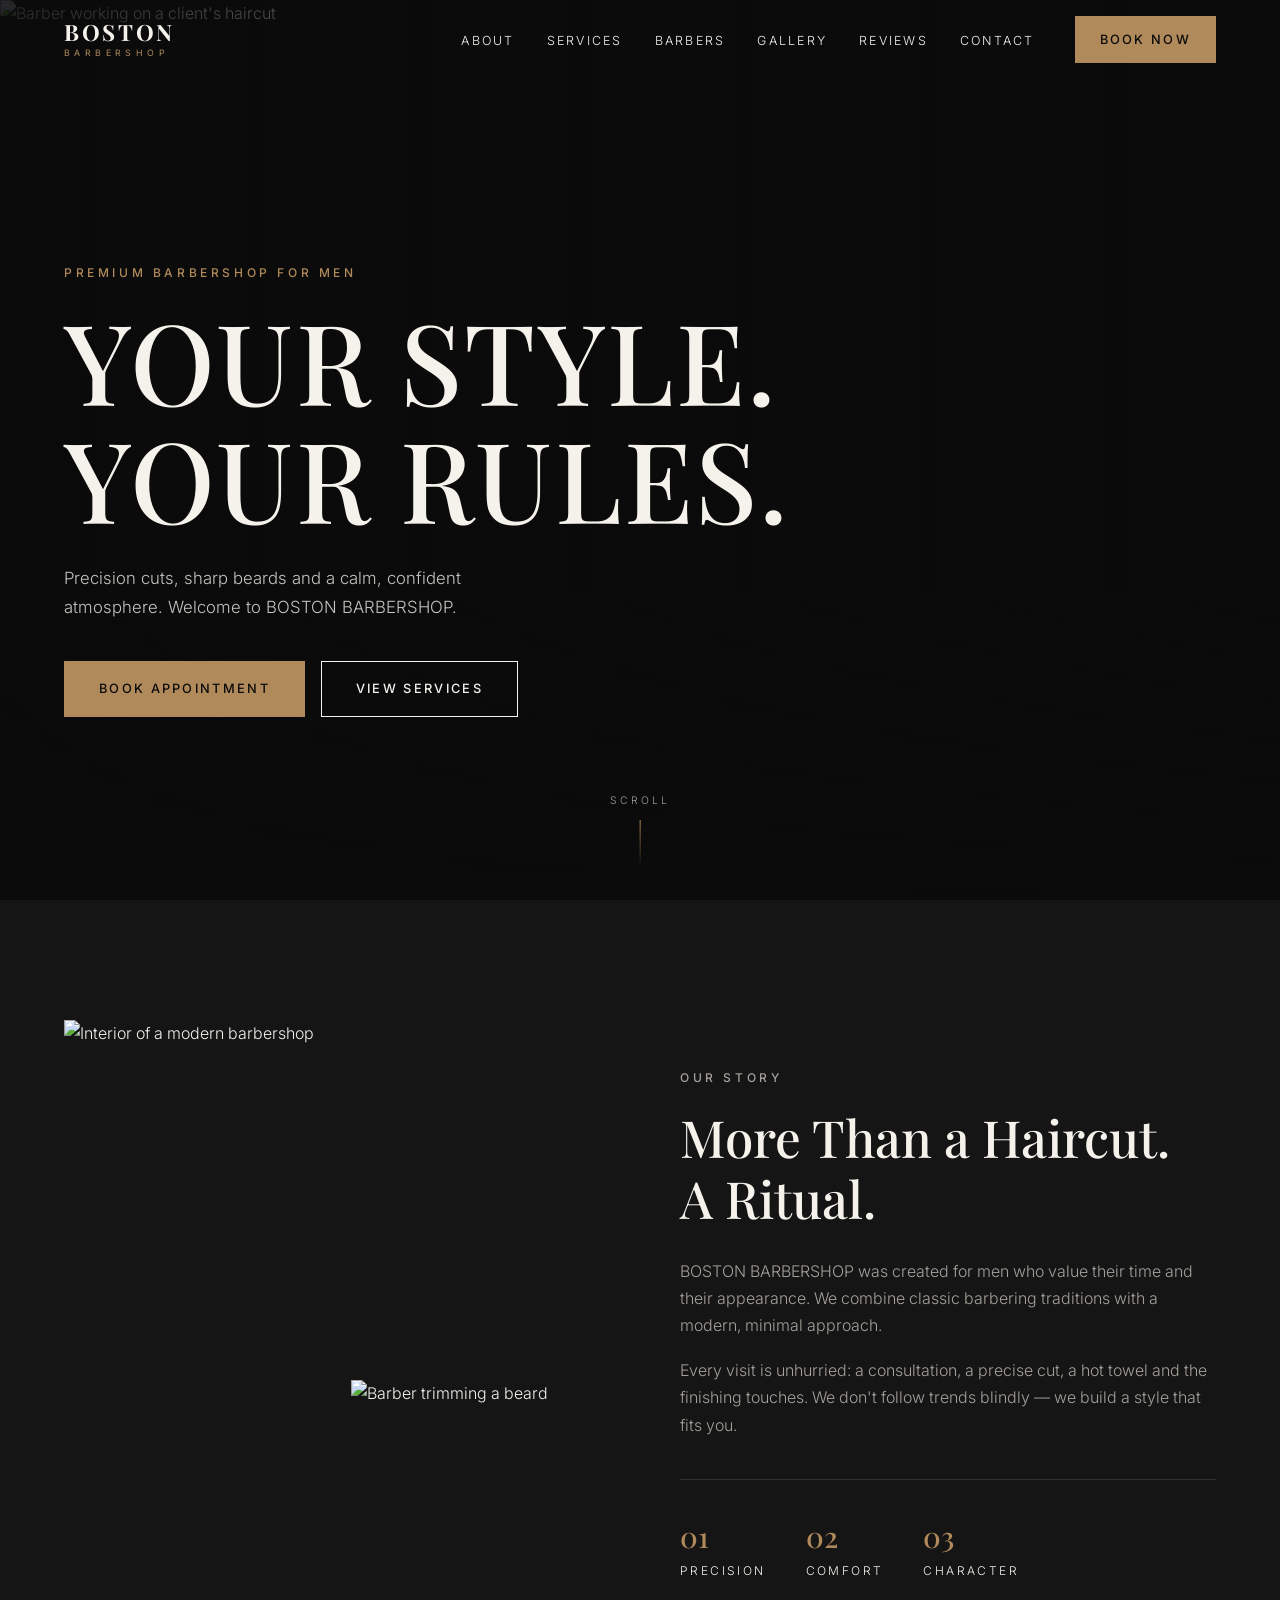
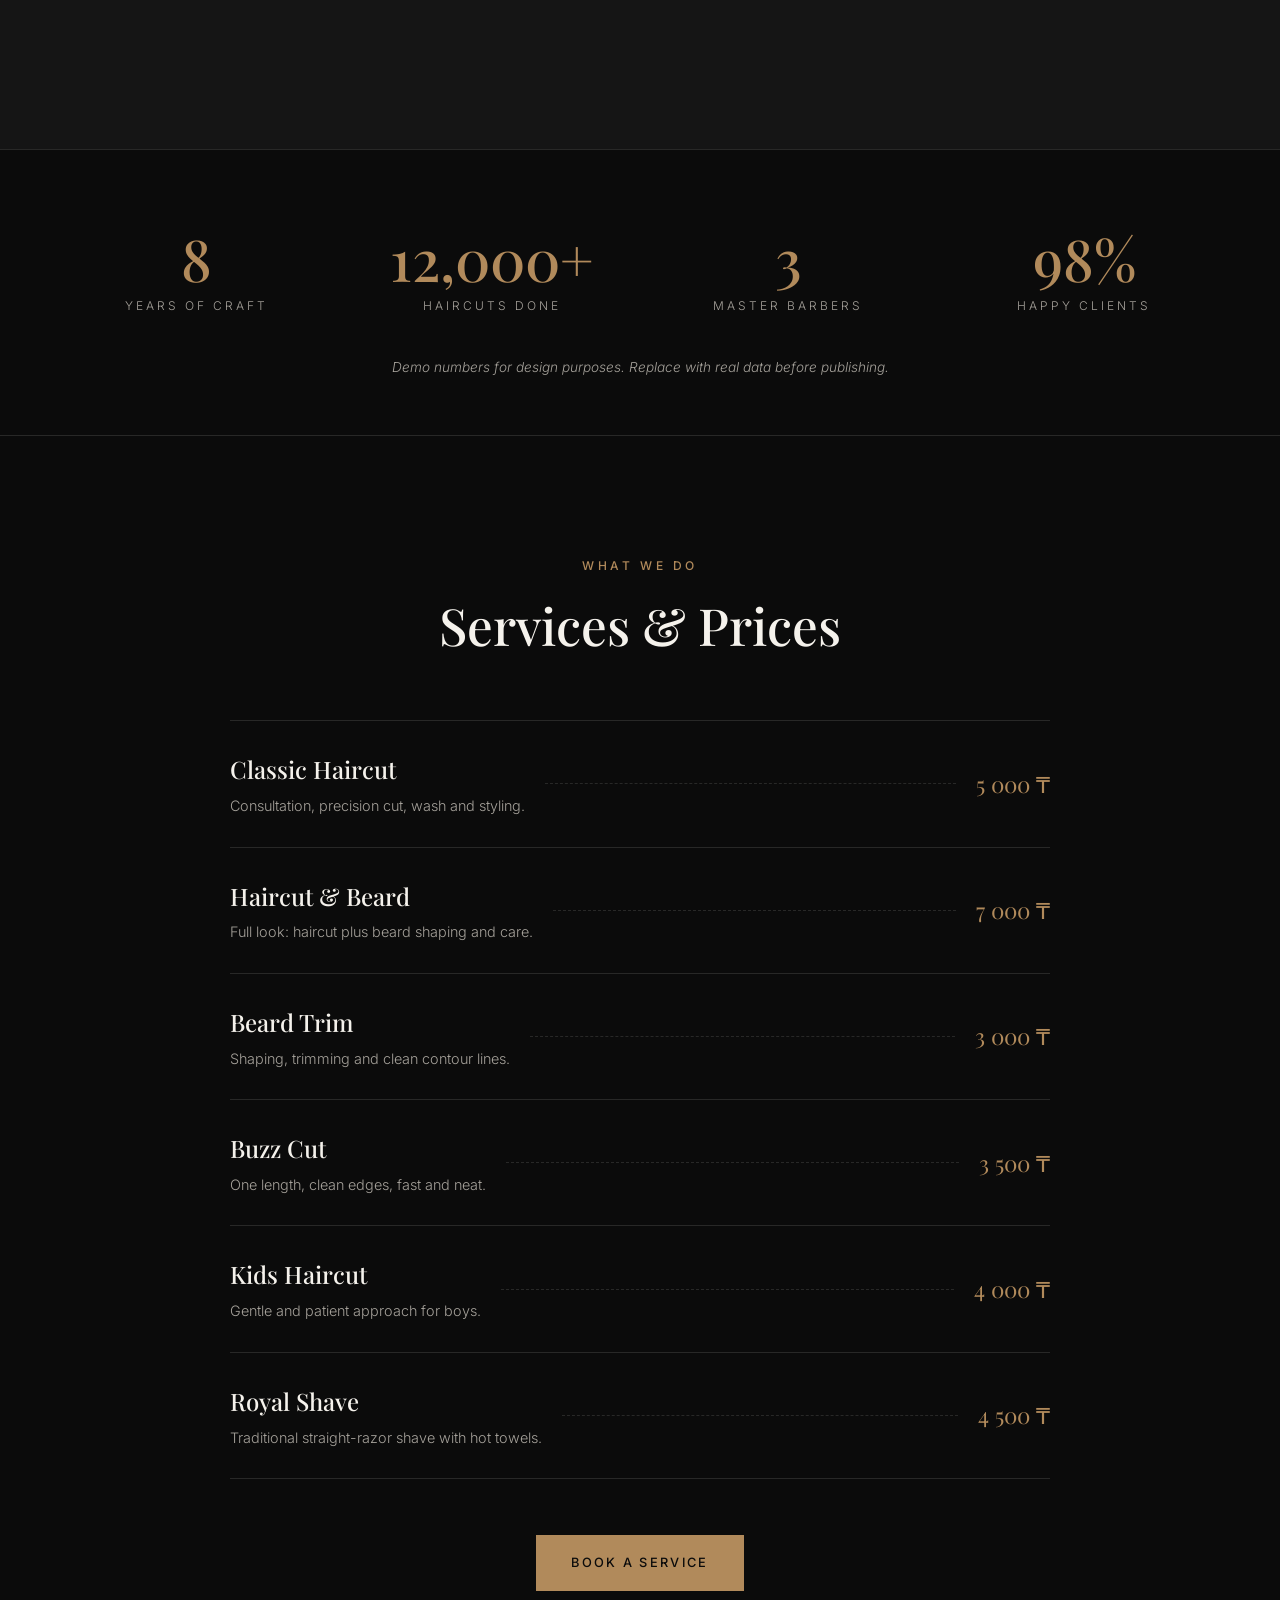
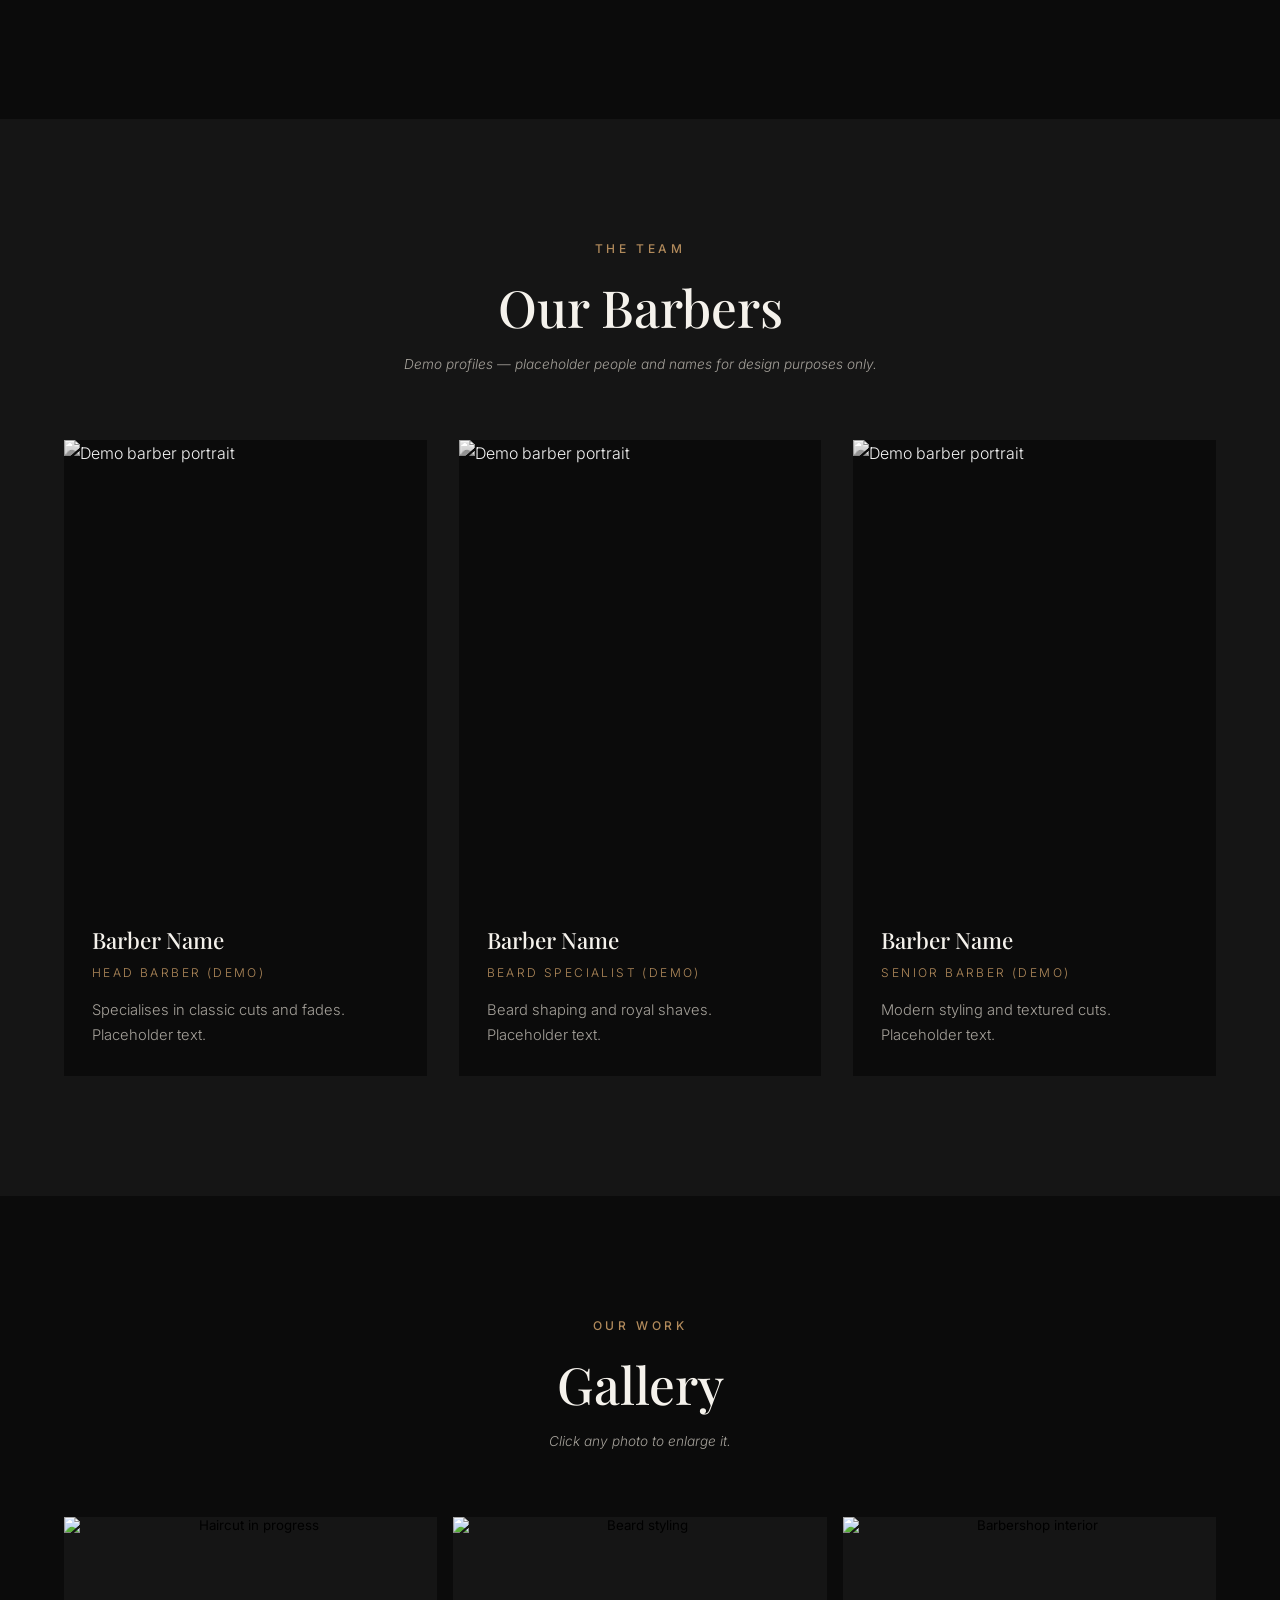
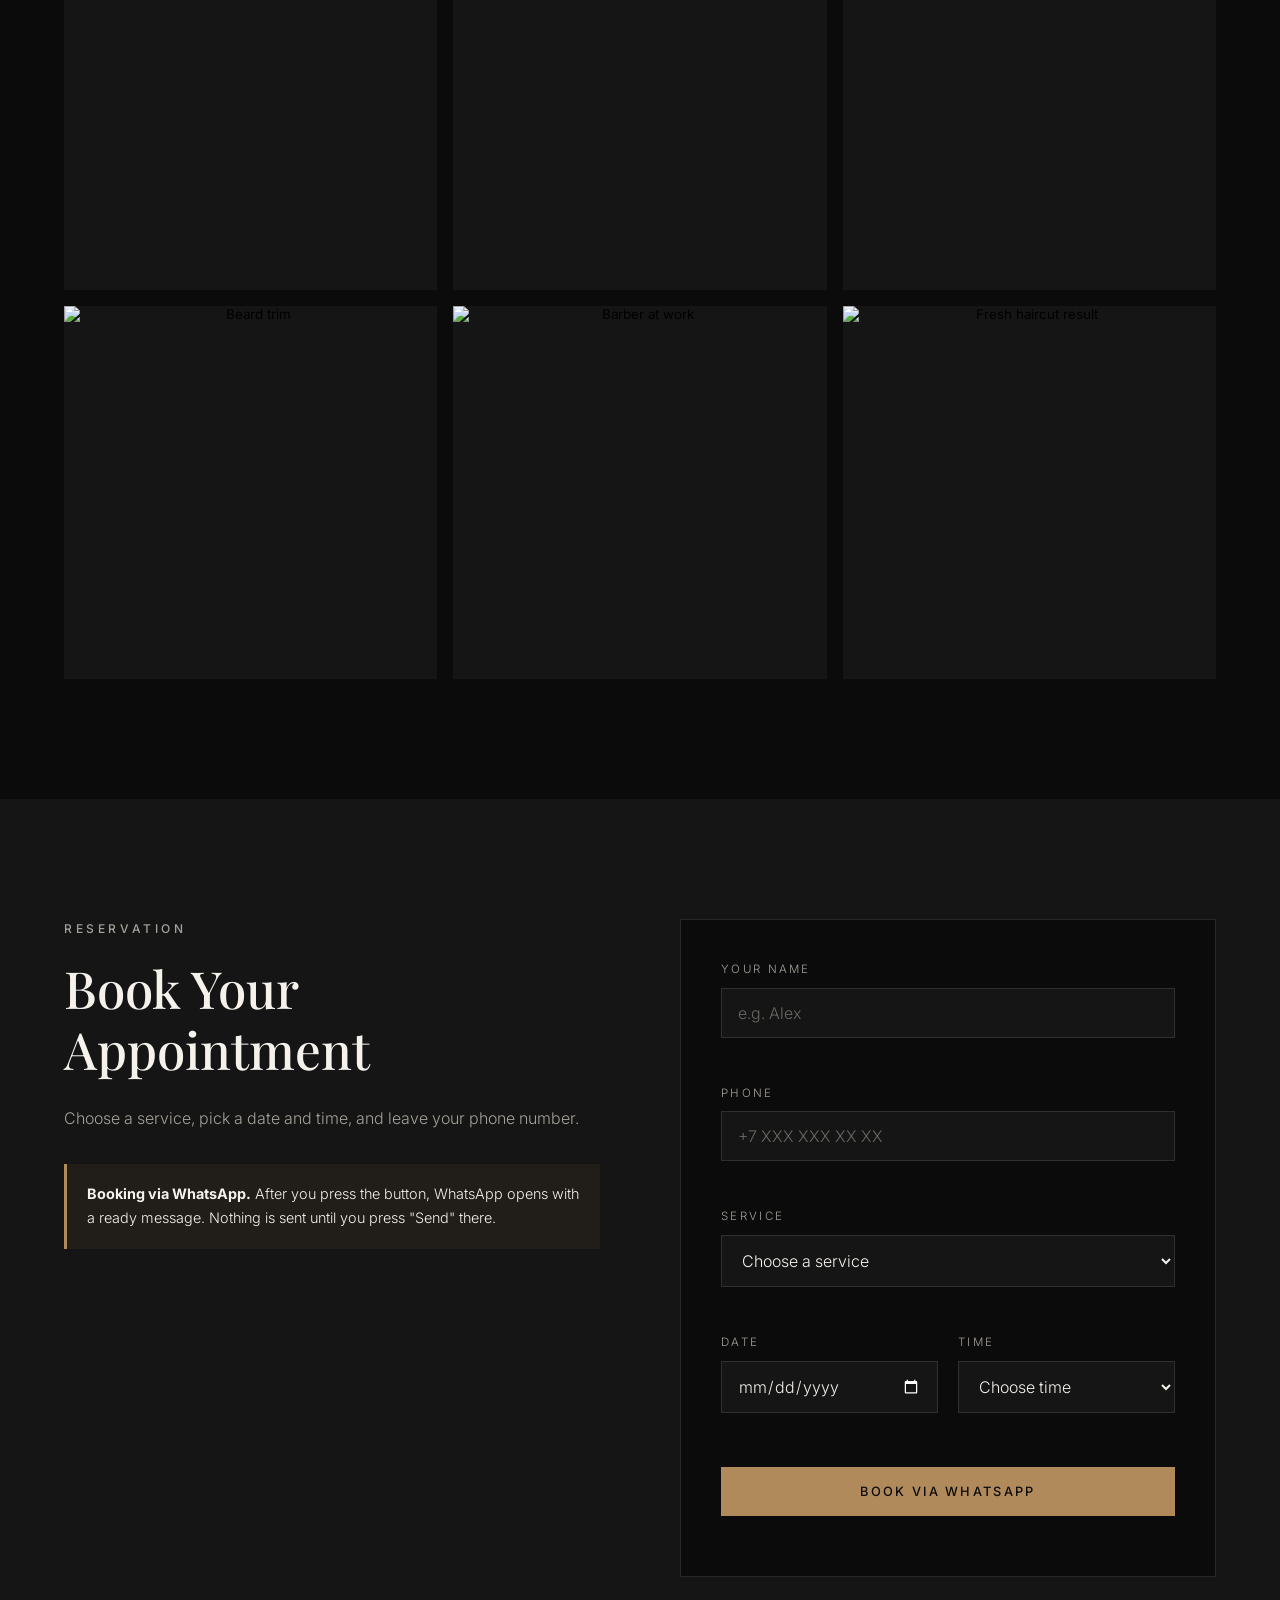
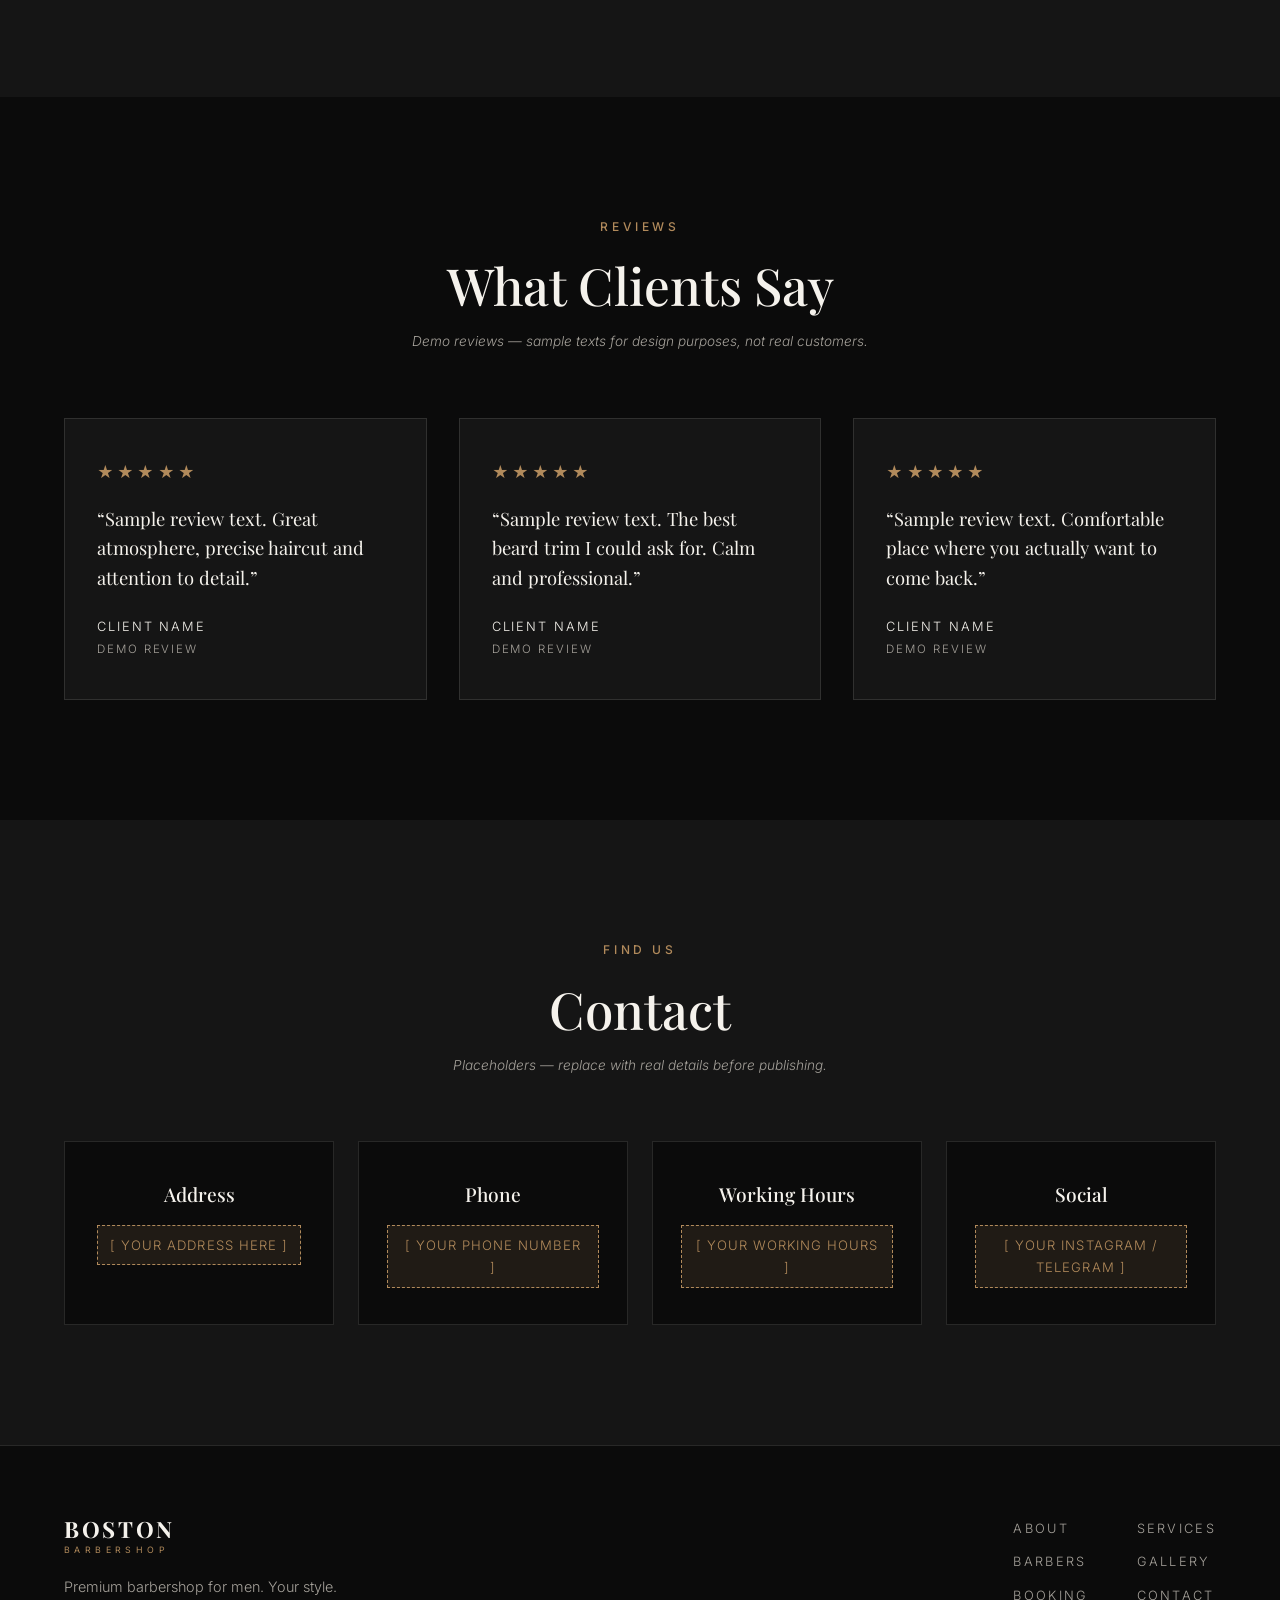
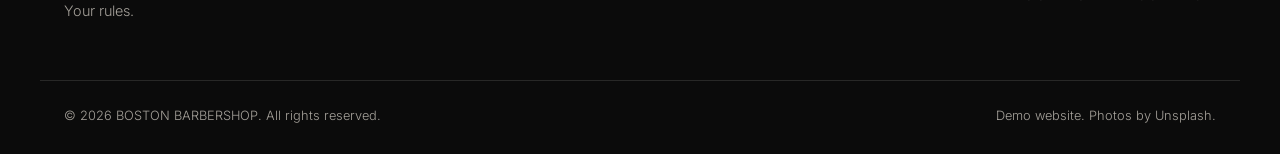
==== index.html @ dd4d3b04 "Add files via upload" ====
<!DOCTYPE html>
<html lang="en">
<head>
  <meta charset="UTF-8">
  <meta name="viewport" content="width=device-width, initial-scale=1.0">
  <title>BOSTON BARBERSHOP — Your Style. Your Rules.</title>
  <meta name="description" content="BOSTON BARBERSHOP — a premium barbershop for men. Classic haircuts, beard styling and royal shaves.">

  <!-- Шрифты Google -->
  <link rel="preconnect" href="https://fonts.googleapis.com">
  <link rel="preconnect" href="https://fonts.gstatic.com" crossorigin>
  <link href="https://fonts.googleapis.com/css2?family=Inter:wght@300;400;500;600&family=Playfair+Display:wght@400;500;600;700&display=swap" rel="stylesheet">

  <!-- Подключаем наш файл со стилями -->
  <link rel="stylesheet" href="style.css">
</head>
<body>
  <!-- Полоса прогресса прокрутки -->
  <div class="progress" id="progress" aria-hidden="true"></div>
  <!-- ===================== 1. HEADER ===================== -->
  <header class="header" id="header">
    <div class="container header__inner">
      <a href="#home" class="logo">BOSTON<span>BARBERSHOP</span></a>

      <nav class="nav" id="nav">
        <ul class="nav__list">
          <li><a href="#about" class="nav__link">About</a></li>
          <li><a href="#services" class="nav__link">Services</a></li>
          <li><a href="#barbers" class="nav__link">Barbers</a></li>
          <li><a href="#gallery" class="nav__link">Gallery</a></li>
          <li><a href="#testimonials" class="nav__link">Reviews</a></li>
          <li><a href="#contact" class="nav__link">Contact</a></li>
        </ul>
        <a href="#booking" class="btn btn--primary nav__cta">Book Now</a>
      </nav>

      <!-- Кнопка-«бургер» для телефона -->
      <button class="burger" id="burger" aria-label="Open menu" aria-expanded="false">
        <span></span>
        <span></span>
        <span></span>
      </button>
    </div>
  </header>

  <main>

    <!-- ===================== 2. HERO ===================== -->
    <section class="hero" id="home">
      <div class="hero__bg">
        <img src="https://images.unsplash.com/photo-1503951914875-452162b0f3f1?auto=format&fit=crop&w=1920&q=80" alt="Barber working on a client's haircut">
      </div>
      <div class="hero__overlay"></div>
      <div class="container hero__content">
        <p class="eyebrow">Premium Barbershop for Men</p>
        <h1 class="hero__title">YOUR STYLE.<br>YOUR RULES.</h1>
        <p class="hero__text">Precision cuts, sharp beards and a calm, confident atmosphere. Welcome to BOSTON BARBERSHOP.</p>
        <div class="hero__buttons">
          <a href="#booking" class="btn btn--primary">Book Appointment</a>
          <a href="#services" class="btn btn--outline">View Services</a>
        </div>
      </div>
      <a href="#about" class="hero__scroll" aria-label="Scroll down">
        <span>Scroll</span>
        <i></i>
      </a>
    </section>

    <!-- ===================== 3. ABOUT ===================== -->
    <section class="section about" id="about">
      <div class="container about__grid">
        <div class="about__images reveal">
          <img class="about__img about__img--main" src="https://images.unsplash.com/photo-1585747860715-2ba37e788b70?auto=format&fit=crop&w=900&q=80" alt="Interior of a modern barbershop">
          <img class="about__img about__img--small" src="https://images.unsplash.com/photo-1621605815971-fbc98d665033?auto=format&fit=crop&w=600&q=80" alt="Barber trimming a beard">
        </div>
        <div class="about__text reveal">
          <p class="eyebrow">Our Story</p>
          <h2 class="section__title">More Than a Haircut.<br>A Ritual.</h2>
          <p>BOSTON BARBERSHOP was created for men who value their time and their appearance. We combine classic barbering traditions with a modern, minimal approach.</p>
          <p>Every visit is unhurried: a consultation, a precise cut, a hot towel and the finishing touches. We don't follow trends blindly — we build a style that fits you.</p>
          <ul class="about__facts">
            <li><strong>01</strong><span>Precision</span></li>
            <li><strong>02</strong><span>Comfort</span></li>
            <li><strong>03</strong><span>Character</span></li>
          </ul>
        </div>
      </div>
    </section>
    <!-- ===================== СЧЁТЧИКИ (демо-цифры) ===================== -->
    <section class="stats" aria-label="Barbershop in numbers">
      <div class="container">
        <ul class="stats__grid">
          <li class="stat reveal">
            <strong class="stat__number" data-count="8">0</strong>
            <span class="stat__label">Years of Craft</span>
          </li>
          <li class="stat reveal">
            <strong class="stat__number" data-count="12000" data-suffix="+">0</strong>
            <span class="stat__label">Haircuts Done</span>
          </li>
          <li class="stat reveal">
            <strong class="stat__number" data-count="3">0</strong>
            <span class="stat__label">Master Barbers</span>
          </li>
          <li class="stat reveal">
            <strong class="stat__number" data-count="98" data-suffix="%">0</strong>
            <span class="stat__label">Happy Clients</span>
          </li>
        </ul>
        <p class="demo-note stats__note">Demo numbers for design purposes. Replace with real data before publishing.</p>
      </div>
    </section>
    <!-- ===================== 4. SERVICES ===================== -->
    <section class="section services" id="services">
      <div class="container">
        <div class="section__head reveal">
          <p class="eyebrow">What We Do</p>
          <h2 class="section__title">Services &amp; Prices</h2>
        </div>

        <ul class="services__list reveal">
          <li class="service">
            <div class="service__info">
              <h3>Classic Haircut</h3>
              <p>Consultation, precision cut, wash and styling.</p>
            </div>
            <span class="service__line"></span>
            <span class="service__price">5 000 ₸</span>
          </li>
          <li class="service">
            <div class="service__info">
              <h3>Haircut &amp; Beard</h3>
              <p>Full look: haircut plus beard shaping and care.</p>
            </div>
            <span class="service__line"></span>
            <span class="service__price">7 000 ₸</span>
          </li>
          <li class="service">
            <div class="service__info">
              <h3>Beard Trim</h3>
              <p>Shaping, trimming and clean contour lines.</p>
            </div>
            <span class="service__line"></span>
            <span class="service__price">3 000 ₸</span>
          </li>
          <li class="service">
            <div class="service__info">
              <h3>Buzz Cut</h3>
              <p>One length, clean edges, fast and neat.</p>
            </div>
            <span class="service__line"></span>
            <span class="service__price">3 500 ₸</span>
          </li>
          <li class="service">
            <div class="service__info">
              <h3>Kids Haircut</h3>
              <p>Gentle and patient approach for boys.</p>
            </div>
            <span class="service__line"></span>
            <span class="service__price">4 000 ₸</span>
          </li>
          <li class="service">
            <div class="service__info">
              <h3>Royal Shave</h3>
              <p>Traditional straight-razor shave with hot towels.</p>
            </div>
            <span class="service__line"></span>
            <span class="service__price">4 500 ₸</span>
          </li>
        </ul>

        <div class="services__cta reveal">
          <a href="#booking" class="btn btn--primary">Book a Service</a>
        </div>
      </div>
    </section>

    <!-- ===================== 5. BARBERS ===================== -->
    <section class="section barbers" id="barbers">
      <div class="container">
        <div class="section__head reveal">
          <p class="eyebrow">The Team</p>
          <h2 class="section__title">Our Barbers</h2>
          <p class="demo-note">Demo profiles — placeholder people and names for design purposes only.</p>
        </div>

        <div class="barbers__grid">
          <article class="barber-card reveal">
            <div class="barber-card__photo">
              <img src="https://images.unsplash.com/photo-1507003211169-0a1dd7228f2d?auto=format&fit=crop&w=700&q=80" alt="Demo barber portrait" loading="lazy">
            </div>
            <div class="barber-card__body">
              <h3>Barber Name</h3>
              <p class="barber-card__role">Head Barber (demo)</p>
              <p>Specialises in classic cuts and fades. Placeholder text.</p>
            </div>
          </article>

          <article class="barber-card reveal">
            <div class="barber-card__photo">
              <img src="https://images.unsplash.com/photo-1500648767791-00dcc994a43e?auto=format&fit=crop&w=700&q=80" alt="Demo barber portrait" loading="lazy">
            </div>
            <div class="barber-card__body">
              <h3>Barber Name</h3>
              <p class="barber-card__role">Beard Specialist (demo)</p>
              <p>Beard shaping and royal shaves. Placeholder text.</p>
            </div>
          </article>

          <article class="barber-card reveal">
            <div class="barber-card__photo">
              <img src="https://images.unsplash.com/photo-1472099645785-5658abf4ff4e?auto=format&fit=crop&w=700&q=80" alt="Demo barber portrait" loading="lazy">
            </div>
            <div class="barber-card__body">
              <h3>Barber Name</h3>
              <p class="barber-card__role">Senior Barber (demo)</p>
              <p>Modern styling and textured cuts. Placeholder text.</p>
            </div>
          </article>
        </div>
      </div>
    </section>

    <!-- ===================== 6. GALLERY ===================== -->
    <section class="section gallery" id="gallery">
      <div class="container">
        <div class="section__head reveal">
          <p class="eyebrow">Our Work</p>
          <h2 class="section__title">Gallery</h2>
          <p class="demo-note">Click any photo to enlarge it.</p>
        </div>

        <div class="gallery__grid">
          <button class="gallery__item reveal" type="button" data-full="https://images.unsplash.com/photo-1503951914875-452162b0f3f1?auto=format&fit=crop&w=1600&q=85">
            <img src="https://images.unsplash.com/photo-1503951914875-452162b0f3f1?auto=format&fit=crop&w=700&q=80" alt="Haircut in progress" loading="lazy">
          </button>
          <button class="gallery__item reveal" type="button" data-full="https://images.unsplash.com/photo-1599351431202-1e0f0137899a?auto=format&fit=crop&w=1600&q=85">
            <img src="https://images.unsplash.com/photo-1599351431202-1e0f0137899a?auto=format&fit=crop&w=700&q=80" alt="Beard styling" loading="lazy">
          </button>
          <button class="gallery__item reveal" type="button" data-full="https://images.unsplash.com/photo-1585747860715-2ba37e788b70?auto=format&fit=crop&w=1600&q=85">
            <img src="https://images.unsplash.com/photo-1585747860715-2ba37e788b70?auto=format&fit=crop&w=700&q=80" alt="Barbershop interior" loading="lazy">
          </button>
          <button class="gallery__item reveal" type="button" data-full="https://images.unsplash.com/photo-1621605815971-fbc98d665033?auto=format&fit=crop&w=1600&q=85">
            <img src="https://images.unsplash.com/photo-1621605815971-fbc98d665033?auto=format&fit=crop&w=700&q=80" alt="Beard trim" loading="lazy">
          </button>
          <button class="gallery__item reveal" type="button" data-full="https://images.unsplash.com/photo-1605497788044-5a32c7078486?auto=format&fit=crop&w=1600&q=85">
            <img src="https://images.unsplash.com/photo-1605497788044-5a32c7078486?auto=format&fit=crop&w=700&q=80" alt="Barber at work" loading="lazy">
          </button>
          <button class="gallery__item reveal" type="button" data-full="https://images.unsplash.com/photo-1622286342621-4bd786c2447c?auto=format&fit=crop&w=1600&q=85">
            <img src="https://images.unsplash.com/photo-1622286342621-4bd786c2447c?auto=format&fit=crop&w=700&q=80" alt="Fresh haircut result" loading="lazy">
          </button>
        </div>
      </div>
    </section>

    <!-- ===================== 7. BOOKING ===================== -->
    <section class="section booking" id="booking">
      <div class="container booking__grid">
        <div class="booking__text reveal">
          <p class="eyebrow">Reservation</p>
          <h2 class="section__title">Book Your Appointment</h2>
          <p>Choose a service, pick a date and time, and leave your phone number.</p>
          <p class="demo-banner"><strong>Booking via WhatsApp.</strong> After you press the button, WhatsApp opens with a ready message. Nothing is sent until you press "Send" there.</p>
        </div>

        <form class="form reveal" id="booking-form" novalidate>
          <div class="form__group">
            <label for="name">Your name</label>
            <input type="text" id="name" name="name" placeholder="e.g. Alex" autocomplete="name">
            <span class="form__error" id="name-error"></span>
          </div>

          <div class="form__group">
            <label for="phone">Phone</label>
            <input type="tel" id="phone" name="phone" placeholder="+7 XXX XXX XX XX" autocomplete="tel">
            <span class="form__error" id="phone-error"></span>
          </div>

          <div class="form__group">
            <label for="service">Service</label>
            <select id="service" name="service">
              <option value="">Choose a service</option>
              <option value="Classic Haircut">Classic Haircut — 5 000 ₸</option>
              <option value="Haircut & Beard">Haircut &amp; Beard — 7 000 ₸</option>
              <option value="Beard Trim">Beard Trim — 3 000 ₸</option>
              <option value="Buzz Cut">Buzz Cut — 3 500 ₸</option>
              <option value="Kids Haircut">Kids Haircut — 4 000 ₸</option>
              <option value="Royal Shave">Royal Shave — 4 500 ₸</option>
            </select>
            <span class="form__error" id="service-error"></span>
          </div>

          <div class="form__row">
            <div class="form__group">
              <label for="date">Date</label>
              <input type="date" id="date" name="date">
              <span class="form__error" id="date-error"></span>
            </div>

            <div class="form__group">
              <label for="time">Time</label>
              <select id="time" name="time">
                <option value="">Choose time</option>
                <option value="10:00">10:00</option>
                <option value="11:00">11:00</option>
                <option value="12:00">12:00</option>
                <option value="13:00">13:00</option>
                <option value="14:00">14:00</option>
                <option value="15:00">15:00</option>
                <option value="16:00">16:00</option>
                <option value="17:00">17:00</option>
                <option value="18:00">18:00</option>
                <option value="19:00">19:00</option>
              </select>
              <span class="form__error" id="time-error"></span>
            </div>
          </div>

          <button type="submit" class="btn btn--primary btn--full">Book via WhatsApp</button>

          <p class="form__success" id="form-success" role="status"></p>
        </form>
      </div>
    </section>

    <!-- ===================== 8. TESTIMONIALS ===================== -->
    <section class="section testimonials" id="testimonials">
      <div class="container">
        <div class="section__head reveal">
          <p class="eyebrow">Reviews</p>
          <h2 class="section__title">What Clients Say</h2>
          <p class="demo-note">Demo reviews — sample texts for design purposes, not real customers.</p>
        </div>

        <div class="testimonials__grid">
          <blockquote class="review reveal">
            <p class="review__stars" aria-label="5 out of 5 stars">★★★★★</p>
            <p class="review__text">“Sample review text. Great atmosphere, precise haircut and attention to detail.”</p>
            <footer class="review__author">Client Name <span>Demo review</span></footer>
          </blockquote>

          <blockquote class="review reveal">
            <p class="review__stars" aria-label="5 out of 5 stars">★★★★★</p>
            <p class="review__text">“Sample review text. The best beard trim I could ask for. Calm and professional.”</p>
            <footer class="review__author">Client Name <span>Demo review</span></footer>
          </blockquote>

          <blockquote class="review reveal">
            <p class="review__stars" aria-label="5 out of 5 stars">★★★★★</p>
            <p class="review__text">“Sample review text. Comfortable place where you actually want to come back.”</p>
            <footer class="review__author">Client Name <span>Demo review</span></footer>
          </blockquote>
        </div>
      </div>
    </section>

    <!-- ===================== 9. CONTACT ===================== -->
    <section class="section contact" id="contact">
      <div class="container">
        <div class="section__head reveal">
          <p class="eyebrow">Find Us</p>
          <h2 class="section__title">Contact</h2>
          <p class="demo-note">Placeholders — replace with real details before publishing.</p>
        </div>

        <div class="contact__grid">
          <div class="contact__card reveal">
            <h3>Address</h3>
            <p class="placeholder">[ YOUR ADDRESS HERE ]</p>
          </div>
          <div class="contact__card reveal">
            <h3>Phone</h3>
            <p class="placeholder">[ YOUR PHONE NUMBER ]</p>
          </div>
          <div class="contact__card reveal">
            <h3>Working Hours</h3>
            <p class="placeholder">[ YOUR WORKING HOURS ]</p>
          </div>
          <div class="contact__card reveal">
            <h3>Social</h3>
            <p class="placeholder">[ YOUR INSTAGRAM / TELEGRAM ]</p>
          </div>
        </div>
      </div>
    </section>

  </main>

  <!-- ===================== 10. FOOTER ===================== -->
  <footer class="footer">
    <div class="container footer__inner">
      <div class="footer__brand">
        <a href="#home" class="logo">BOSTON<span>BARBERSHOP</span></a>
        <p>Premium barbershop for men. Your style. Your rules.</p>
      </div>

      <nav class="footer__nav" aria-label="Footer navigation">
        <a href="#about">About</a>
        <a href="#services">Services</a>
        <a href="#barbers">Barbers</a>
        <a href="#gallery">Gallery</a>
        <a href="#booking">Booking</a>
        <a href="#contact">Contact</a>
      </nav>
    </div>
    <div class="container footer__bottom">
      <p>&copy; <span id="year">2026</span> BOSTON BARBERSHOP. All rights reserved.</p>
      <p>Demo website. Photos by Unsplash.</p>
    </div>
  </footer>

  <!-- Окно для увеличенной фотографии (галерея) -->
  <div class="lightbox" id="lightbox" aria-hidden="true">
    <button class="lightbox__close" id="lightbox-close" type="button" aria-label="Close">&times;</button>
    <img class="lightbox__img" id="lightbox-img" src="" alt="Enlarged gallery photo">
  </div>

    <!-- Кнопка «Наверх» -->
  <button class="to-top" id="to-top" type="button" aria-label="Back to top">↑</button>
  <!-- Подключаем наш файл с поведением -->
  <script src="script.js"></script>
</body>
</html>
---- style.css ----
/* ==========================================================
   BOSTON BARBERSHOP — style.css
   ========================================================== */

/* ---------- 1. Цвета и настройки (переменные) ---------- */
:root {
  --black: #0B0B0B;
  --dark: #151515;
  --milk: #F5F2EC;
  --bronze: #B18A5B;
  --gray: #A5A19A;

  --line: rgba(245, 242, 236, 0.12);
  --font-title: "Playfair Display", Georgia, serif;
  --font-text: "Inter", Arial, sans-serif;
  --header-height: 80px;
  --ease: cubic-bezier(0.22, 1, 0.36, 1);
}

/* ---------- 2. Базовые стили ---------- */
*,
*::before,
*::after {
  box-sizing: border-box;
  margin: 0;
  padding: 0;
}

html {
  scroll-behavior: smooth;
}

body {
  background: var(--black);
  color: var(--milk);
  font-family: var(--font-text);
  font-weight: 300;
  font-size: 16px;
  line-height: 1.7;
  -webkit-font-smoothing: antialiased;
}

body.no-scroll {
  overflow: hidden;
}

img {
  display: block;
  max-width: 100%;
}

a {
  color: inherit;
  text-decoration: none;
}

ul {
  list-style: none;
}

button {
  font-family: inherit;
  cursor: pointer;
}

.container {
  width: 100%;
  max-width: 1200px;
  margin: 0 auto;
  padding: 0 24px;
}

/* ---------- 3. Общие элементы ---------- */
.section {
  padding: 120px 0;
}

.section__head {
  text-align: center;
  margin-bottom: 64px;
}

.section__title {
  font-family: var(--font-title);
  font-weight: 500;
  font-size: clamp(2rem, 4.5vw, 3.2rem);
  line-height: 1.2;
}

.eyebrow {
  color: var(--bronze);
  text-transform: uppercase;
  letter-spacing: 0.3em;
  font-size: 0.75rem;
  font-weight: 500;
  margin-bottom: 18px;
}

.demo-note {
  color: var(--gray);
  font-size: 0.85rem;
  margin-top: 14px;
  font-style: italic;
}

/* Кнопки */
.btn {
  display: inline-block;
  padding: 16px 34px;
  font-size: 0.8rem;
  font-weight: 500;
  letter-spacing: 0.18em;
  text-transform: uppercase;
  border: 1px solid transparent;
  transition: background 0.4s var(--ease), color 0.4s var(--ease),
              border-color 0.4s var(--ease), transform 0.4s var(--ease);
}

.btn--primary {
  background: var(--bronze);
  color: var(--black);
  border-color: var(--bronze);
}

.btn--primary:hover {
  background: transparent;
  color: var(--bronze);
  transform: translateY(-2px);
}

.btn--outline {
  border-color: var(--milk);
  color: var(--milk);
}

.btn--outline:hover {
  background: var(--milk);
  color: var(--black);
  transform: translateY(-2px);
}

.btn--full {
  width: 100%;
  margin-top: 8px;
}

/* ---------- 4. Header ---------- */
.header {
  position: fixed;
  top: 0;
  left: 0;
  width: 100%;
  height: var(--header-height);
  z-index: 100;
  transition: background 0.4s var(--ease), border-color 0.4s var(--ease);
  border-bottom: 1px solid transparent;
}

.header.is-scrolled {
  background: rgba(11, 11, 11, 0.92);
  backdrop-filter: blur(10px);
  -webkit-backdrop-filter: blur(10px);
  border-bottom-color: var(--line);
}

.header__inner {
  height: 100%;
  display: flex;
  align-items: center;
  justify-content: space-between;
}

.logo {
  font-family: var(--font-title);
  font-weight: 700;
  font-size: 1.4rem;
  letter-spacing: 0.12em;
  line-height: 1;
  display: flex;
  flex-direction: column;
  position: relative;
  z-index: 120;
}

.logo span {
  font-family: var(--font-text);
  font-weight: 400;
  font-size: 0.55rem;
  letter-spacing: 0.5em;
  color: var(--bronze);
  margin-top: 6px;
}

.nav {
  display: flex;
  align-items: center;
  gap: 40px;
}

.nav__list {
  display: flex;
  gap: 32px;
}

.nav__link {
  font-size: 0.78rem;
  text-transform: uppercase;
  letter-spacing: 0.18em;
  position: relative;
  padding: 6px 0;
  transition: color 0.3s;
}

.nav__link::after {
  content: "";
  position: absolute;
  left: 0;
  bottom: 0;
  width: 0;
  height: 1px;
  background: var(--bronze);
  transition: width 0.4s var(--ease);
}

.nav__link:hover {
  color: var(--bronze);
}

.nav__link:hover::after {
  width: 100%;
}

.nav__cta {
  padding: 12px 24px;
}

/* Бургер */
.burger {
  display: none;
  width: 44px;
  height: 44px;
  background: none;
  border: none;
  position: relative;
  z-index: 120;
}

.burger span {
  position: absolute;
  left: 10px;
  width: 24px;
  height: 1.5px;
  background: var(--milk);
  transition: transform 0.4s var(--ease), opacity 0.3s, top 0.4s var(--ease);
}

.burger span:nth-child(1) { top: 15px; }
.burger span:nth-child(2) { top: 22px; }
.burger span:nth-child(3) { top: 29px; }

.burger.is-active span:nth-child(1) { top: 22px; transform: rotate(45deg); }
.burger.is-active span:nth-child(2) { opacity: 0; }
.burger.is-active span:nth-child(3) { top: 22px; transform: rotate(-45deg); }

/* ---------- 5. Hero ---------- */
.hero {
  position: relative;
  min-height: 100vh;
  display: flex;
  align-items: center;
  overflow: hidden;
}

.hero__bg,
.hero__overlay {
  position: absolute;
  inset: 0;
}

.hero__bg img {
  width: 100%;
  height: 100%;
  object-fit: cover;
  animation: heroZoom 18s ease-out forwards;
}

@keyframes heroZoom {
  from { transform: scale(1.12); }
  to   { transform: scale(1); }
}

.hero__overlay {
  background:
    linear-gradient(90deg, rgba(11, 11, 11, 0.88) 0%, rgba(11, 11, 11, 0.45) 60%, rgba(11, 11, 11, 0.2) 100%),
    linear-gradient(0deg, rgba(11, 11, 11, 0.9) 0%, transparent 35%);
}

.hero__content {
  position: relative;
  z-index: 2;
  padding-top: var(--header-height);
}

.hero__content > * {
  opacity: 0;
  transform: translateY(30px);
  animation: fadeUp 1s var(--ease) forwards;
}

.hero__content > *:nth-child(1) { animation-delay: 0.2s; }
.hero__content > *:nth-child(2) { animation-delay: 0.4s; }
.hero__content > *:nth-child(3) { animation-delay: 0.6s; }
.hero__content > *:nth-child(4) { animation-delay: 0.8s; }

@keyframes fadeUp {
  to { opacity: 1; transform: translateY(0); }
}

.hero__title {
  font-family: var(--font-title);
  font-weight: 500;
  font-size: clamp(2.8rem, 9vw, 7rem);
  line-height: 1.05;
  letter-spacing: 0.02em;
  margin-bottom: 28px;
}

.hero__text {
  max-width: 480px;
  color: rgba(245, 242, 236, 0.8);
  font-size: 1.05rem;
  margin-bottom: 40px;
}

.hero__buttons {
  display: flex;
  flex-wrap: wrap;
  gap: 16px;
}

.hero__scroll {
  position: absolute;
  bottom: 32px;
  left: 50%;
  transform: translateX(-50%);
  z-index: 2;
  display: flex;
  flex-direction: column;
  align-items: center;
  gap: 10px;
  font-size: 0.65rem;
  text-transform: uppercase;
  letter-spacing: 0.3em;
  color: var(--gray);
}

.hero__scroll i {
  display: block;
  width: 1px;
  height: 48px;
  background: linear-gradient(var(--bronze), transparent);
  animation: scrollLine 2s ease-in-out infinite;
}

@keyframes scrollLine {
  0%   { transform: scaleY(0); transform-origin: top; }
  50%  { transform: scaleY(1); transform-origin: top; }
  51%  { transform-origin: bottom; }
  100% { transform: scaleY(0); transform-origin: bottom; }
}

/* ---------- 6. About ---------- */
.about {
  background: var(--dark);
}

.about__grid {
  display: grid;
  grid-template-columns: 1fr 1fr;
  gap: 80px;
  align-items: center;
}

.about__images {
  position: relative;
  padding-bottom: 60px;
}

.about__img--main {
  width: 82%;
  aspect-ratio: 4 / 5;
  object-fit: cover;
}

.about__img--small {
  position: absolute;
  right: 0;
  bottom: 0;
  width: 48%;
  aspect-ratio: 1;
  object-fit: cover;
  border: 8px solid var(--dark);
}

.about__text .section__title {
  margin-bottom: 28px;
}

.about__text p {
  color: var(--gray);
  margin-bottom: 18px;
}

.about__facts {
  display: flex;
  gap: 40px;
  margin-top: 40px;
  padding-top: 32px;
  border-top: 1px solid var(--line);
}

.about__facts li {
  display: flex;
  flex-direction: column;
}

.about__facts strong {
  font-family: var(--font-title);
  font-size: 1.8rem;
  font-weight: 500;
  color: var(--bronze);
}

.about__facts span {
  font-size: 0.75rem;
  text-transform: uppercase;
  letter-spacing: 0.2em;
}

/* ---------- 7. Services ---------- */
.services__list {
  max-width: 820px;
  margin: 0 auto;
}

.service {
  display: flex;
  align-items: center;
  gap: 20px;
  padding: 28px 0;
  border-bottom: 1px solid var(--line);
  transition: padding-left 0.4s var(--ease);
}

.service:first-child {
  border-top: 1px solid var(--line);
}

.service:hover {
  padding-left: 14px;
}

.service__info h3 {
  font-family: var(--font-title);
  font-weight: 500;
  font-size: 1.5rem;
  margin-bottom: 4px;
}

.service__info p {
  color: var(--gray);
  font-size: 0.9rem;
}

.service__line {
  flex: 1;
  height: 1px;
  border-top: 1px dashed var(--line);
  min-width: 20px;
}

.service__price {
  font-family: var(--font-title);
  font-size: 1.4rem;
  color: var(--bronze);
  white-space: nowrap;
}

.services__cta {
  text-align: center;
  margin-top: 56px;
}

/* ---------- 8. Barbers ---------- */
.barbers {
  background: var(--dark);
}

.barbers__grid {
  display: grid;
  grid-template-columns: repeat(3, 1fr);
  gap: 32px;
}

.barber-card {
  background: var(--black);
  transition: transform 0.5s var(--ease);
}

.barber-card:hover {
  transform: translateY(-8px);
}

.barber-card__photo {
  overflow: hidden;
  aspect-ratio: 4 / 5;
}

.barber-card__photo img {
  width: 100%;
  height: 100%;
  object-fit: cover;
  filter: grayscale(100%);
  transition: transform 0.8s var(--ease), filter 0.8s var(--ease);
}

.barber-card:hover .barber-card__photo img {
  transform: scale(1.06);
  filter: grayscale(0);
}

.barber-card__body {
  padding: 28px;
}

.barber-card__body h3 {
  font-family: var(--font-title);
  font-weight: 500;
  font-size: 1.4rem;
}

.barber-card__role {
  color: var(--bronze);
  font-size: 0.75rem;
  text-transform: uppercase;
  letter-spacing: 0.2em;
  margin: 4px 0 14px;
}

.barber-card__body p:last-child {
  color: var(--gray);
  font-size: 0.92rem;
}

/* ---------- 9. Gallery ---------- */
.gallery__grid {
  display: grid;
  grid-template-columns: repeat(3, 1fr);
  gap: 16px;
}

.gallery__item {
  position: relative;
  display: block;
  overflow: hidden;
  border: none;
  background: var(--dark);
  padding: 0;
  aspect-ratio: 1;
}

.gallery__item img {
  width: 100%;
  height: 100%;
  object-fit: cover;
  transition: transform 0.8s var(--ease), opacity 0.4s;
}

.gallery__item::after {
  content: "+";
  position: absolute;
  inset: 0;
  display: flex;
  align-items: center;
  justify-content: center;
  font-size: 3rem;
  font-weight: 200;
  color: var(--milk);
  background: rgba(11, 11, 11, 0.5);
  opacity: 0;
  transition: opacity 0.4s;
}

.gallery__item:hover img {
  transform: scale(1.08);
}

.gallery__item:hover::after {
  opacity: 1;
}

/* Окно увеличенного фото */
.lightbox {
  position: fixed;
  inset: 0;
  z-index: 200;
  background: rgba(11, 11, 11, 0.95);
  display: flex;
  align-items: center;
  justify-content: center;
  padding: 40px;
  opacity: 0;
  visibility: hidden;
  transition: opacity 0.4s, visibility 0.4s;
}

.lightbox.is-open {
  opacity: 1;
  visibility: visible;
}

.lightbox__img {
  max-width: 100%;
  max-height: 90vh;
  object-fit: contain;
  transform: scale(0.94);
  transition: transform 0.5s var(--ease);
}

.lightbox.is-open .lightbox__img {
  transform: scale(1);
}

.lightbox__close {
  position: absolute;
  top: 20px;
  right: 28px;
  background: none;
  border: none;
  color: var(--milk);
  font-size: 3rem;
  line-height: 1;
  transition: color 0.3s, transform 0.3s;
}

.lightbox__close:hover {
  color: var(--bronze);
  transform: rotate(90deg);
}

/* ---------- 10. Booking ---------- */
.booking {
  background: var(--dark);
}

.booking__grid {
  display: grid;
  grid-template-columns: 1fr 1fr;
  gap: 80px;
  align-items: start;
}

.booking__text .section__title {
  margin-bottom: 24px;
}

.booking__text p {
  color: var(--gray);
}

.demo-banner {
  margin-top: 32px;
  padding: 18px 20px;
  border-left: 3px solid var(--bronze);
  background: rgba(177, 138, 91, 0.08);
  color: var(--milk) !important;
  font-size: 0.9rem;
}

.form {
  background: var(--black);
  padding: 40px;
  border: 1px solid var(--line);
}

.form__group {
  margin-bottom: 22px;
  flex: 1;
}

.form__row {
  display: flex;
  gap: 20px;
}

.form label {
  display: block;
  font-size: 0.72rem;
  text-transform: uppercase;
  letter-spacing: 0.2em;
  color: var(--gray);
  margin-bottom: 8px;
}

.form input,
.form select {
  width: 100%;
  padding: 14px 16px;
  background: var(--dark);
  color: var(--milk);
  border: 1px solid var(--line);
  font-family: inherit;
  font-size: 1rem;
  font-weight: 300;
  outline: none;
  transition: border-color 0.3s;
  color-scheme: dark;
}

.form input::placeholder {
  color: #6b6862;
}

.form input:focus,
.form select:focus {
  border-color: var(--bronze);
}

.form .has-error {
  border-color: #c0584a;
}

.form__error {
  display: block;
  min-height: 18px;
  margin-top: 6px;
  font-size: 0.8rem;
  color: #e07a6b;
}

.form__success {
  margin-top: 20px;
  font-size: 0.92rem;
  color: var(--bronze);
  text-align: center;
}

/* ---------- 11. Testimonials ---------- */
.testimonials__grid {
  display: grid;
  grid-template-columns: repeat(3, 1fr);
  gap: 32px;
}

.review {
  padding: 40px 32px;
  background: var(--dark);
  border: 1px solid var(--line);
  transition: border-color 0.4s, transform 0.5s var(--ease);
}

.review:hover {
  border-color: var(--bronze);
  transform: translateY(-6px);
}

.review__stars {
  color: var(--bronze);
  letter-spacing: 0.2em;
  margin-bottom: 18px;
}

.review__text {
  font-family: var(--font-title);
  font-size: 1.15rem;
  line-height: 1.6;
  margin-bottom: 24px;
}

.review__author {
  font-size: 0.8rem;
  text-transform: uppercase;
  letter-spacing: 0.15em;
}

.review__author span {
  display: block;
  color: var(--gray);
  font-size: 0.72rem;
  margin-top: 2px;
}

/* ---------- 12. Contact ---------- */
.contact {
  background: var(--dark);
}

.contact__grid {
  display: grid;
  grid-template-columns: repeat(4, 1fr);
  gap: 24px;
}

.contact__card {
  padding: 36px 28px;
  background: var(--black);
  border: 1px solid var(--line);
  text-align: center;
}

.contact__card h3 {
  font-family: var(--font-title);
  font-weight: 500;
  font-size: 1.2rem;
  margin-bottom: 14px;
}

/* Заметные плейсхолдеры */
.placeholder {
  display: inline-block;
  padding: 8px 12px;
  background: rgba(177, 138, 91, 0.12);
  border: 1px dashed var(--bronze);
  color: var(--bronze);
  font-size: 0.82rem;
  letter-spacing: 0.08em;
}

/* ---------- 13. Footer ---------- */
.footer {
  background: var(--black);
  border-top: 1px solid var(--line);
  padding-top: 72px;
}

.footer__inner {
  display: flex;
  justify-content: space-between;
  align-items: flex-start;
  gap: 40px;
  padding-bottom: 56px;
}

.footer__brand p {
  color: var(--gray);
  margin-top: 20px;
  max-width: 280px;
  font-size: 0.9rem;
}

.footer__nav {
  display: grid;
  grid-template-columns: repeat(2, auto);
  gap: 12px 48px;
}

.footer__nav a {
  font-size: 0.8rem;
  text-transform: uppercase;
  letter-spacing: 0.18em;
  color: var(--gray);
  transition: color 0.3s;
}

.footer__nav a:hover {
  color: var(--bronze);
}

.footer__bottom {
  display: flex;
  justify-content: space-between;
  gap: 16px;
  padding-top: 24px;
  padding-bottom: 28px;
  border-top: 1px solid var(--line);
  color: var(--gray);
  font-size: 0.8rem;
}

/* ---------- 14. Анимация появления при прокрутке ---------- */
/* Класс "js" добавляется скриптом: без JS всё останется видимым */
.js .reveal {
  opacity: 0;
  transform: translateY(40px);
  transition: opacity 1s var(--ease), transform 1s var(--ease);
}

.js .reveal.is-visible {
  opacity: 1;
  transform: translateY(0);
}

/* ==========================================================
   АДАПТИВНОСТЬ (планшеты и телефоны)
   ========================================================== */

/* Планшеты */
@media (max-width: 1000px) {
  .section { padding: 90px 0; }

  .about__grid,
  .booking__grid {
    grid-template-columns: 1fr;
    gap: 56px;
  }

  .barbers__grid,
  .testimonials__grid {
    grid-template-columns: repeat(2, 1fr);
  }

  .contact__grid {
    grid-template-columns: repeat(2, 1fr);
  }
}

/* Мобильное меню */
@media (max-width: 900px) {
  .burger {
    display: block;
  }

  .nav {
    position: fixed;
    inset: 0;
    z-index: 110;
    background: var(--black);
    flex-direction: column;
    justify-content: center;
    gap: 40px;
    opacity: 0;
    visibility: hidden;
    transition: opacity 0.4s, visibility 0.4s;
  }

  .nav.is-open {
    opacity: 1;
    visibility: visible;
  }

  .nav__list {
    flex-direction: column;
    align-items: center;
    gap: 24px;
  }

  .nav__link {
    font-family: var(--font-title);
    font-size: 1.8rem;
    letter-spacing: 0.08em;
    text-transform: none;
  }

  .nav__cta {
    padding: 16px 34px;
  }
}

/* Телефоны */
@media (max-width: 640px) {
  .section { padding: 72px 0; }
  .section__head { margin-bottom: 44px; }

  .hero__buttons .btn {
    width: 100%;
    text-align: center;
  }

  .hero__scroll { display: none; }

  .barbers__grid,
  .testimonials__grid,
  .contact__grid {
    grid-template-columns: 1fr;
  }

  .gallery__grid {
    grid-template-columns: repeat(2, 1fr);
    gap: 10px;
  }

  .service {
    flex-wrap: wrap;
    gap: 6px 12px;
  }

  .service__line { display: none; }

  .service__info { flex: 1; }

  .form { padding: 28px 20px; }

  .form__row {
    flex-direction: column;
    gap: 0;
  }

  .about__facts { gap: 24px; }

  .footer__inner,
  .footer__bottom {
    flex-direction: column;
  }
}

/* ==========================================================
   УЛУЧШЕНИЕ 1: подсветка активного пункта меню
   ========================================================== */
.nav__link.is-active {
  color: var(--bronze);
}

.nav__link.is-active::after {
  width: 100%;
}

/* ==========================================================
   УЛУЧШЕНИЕ 2: кнопка «Наверх»
   ========================================================== */
.to-top {
  position: fixed;
  right: 24px;
  bottom: 24px;
  z-index: 90;
  width: 48px;
  height: 48px;
  border-radius: 50%;
  border: 1px solid var(--bronze);
  background: var(--bronze);
  color: var(--black);
  font-size: 1.3rem;
  line-height: 1;
  display: flex;
  align-items: center;
  justify-content: center;
  opacity: 0;
  visibility: hidden;
  transform: translateY(20px);
  transition: opacity 0.4s var(--ease), transform 0.4s var(--ease),
              visibility 0.4s, background 0.3s, color 0.3s;
}

.to-top.is-visible {
  opacity: 1;
  visibility: visible;
  transform: translateY(0);
}

.to-top:hover {
  background: transparent;
  color: var(--bronze);
}

/* ==========================================================
   УЛУЧШЕНИЕ 3: счётчики-достижения
   ========================================================== */
.stats {
  padding: 80px 0 56px;
  background: var(--black);
  border-top: 1px solid var(--line);
  border-bottom: 1px solid var(--line);
}

.stats__grid {
  display: grid;
  grid-template-columns: repeat(4, 1fr);
  gap: 32px;
  text-align: center;
}

.stat {
  display: flex;
  flex-direction: column;
  gap: 8px;
}

.stat__number {
  font-family: var(--font-title);
  font-weight: 500;
  font-size: clamp(2.4rem, 5vw, 3.6rem);
  line-height: 1;
  color: var(--bronze);
}

.stat__label {
  font-size: 0.75rem;
  text-transform: uppercase;
  letter-spacing: 0.25em;
  color: var(--gray);
}

.stats__note {
  text-align: center;
  margin-top: 40px;
}

@media (max-width: 640px) {
  .stats { padding: 56px 0 40px; }

  .stats__grid {
    grid-template-columns: repeat(2, 1fr);
    gap: 40px 16px;
  }
}

/* ==========================================================
   УЛУЧШЕНИЕ 4: полоса прогресса прокрутки
   ========================================================== */
.progress {
  position: fixed;
  top: 0;
  left: 0;
  z-index: 9999;
  width: 0;
  height: 4px;
  background: #B18A5B;
  pointer-events: none;
}

/* ==========================================================
   УЛУЧШЕНИЕ 5: блик, следующий за курсором, на кнопках
   ========================================================== */
.btn {
  position: relative;
  overflow: hidden;
  isolation: isolate;
}

.btn::before {
  content: "";
  position: absolute;
  left: var(--x, 50%);
  top: var(--y, 50%);
  width: 0;
  height: 0;
  border-radius: 50%;
  background: rgba(245, 242, 236, 0.25);
  transform: translate(-50%, -50%);
  transition: width 0.5s var(--ease), height 0.5s var(--ease);
  z-index: -1;
  pointer-events: none;
}

.btn:hover::before {
  width: 300px;
  height: 300px;
}
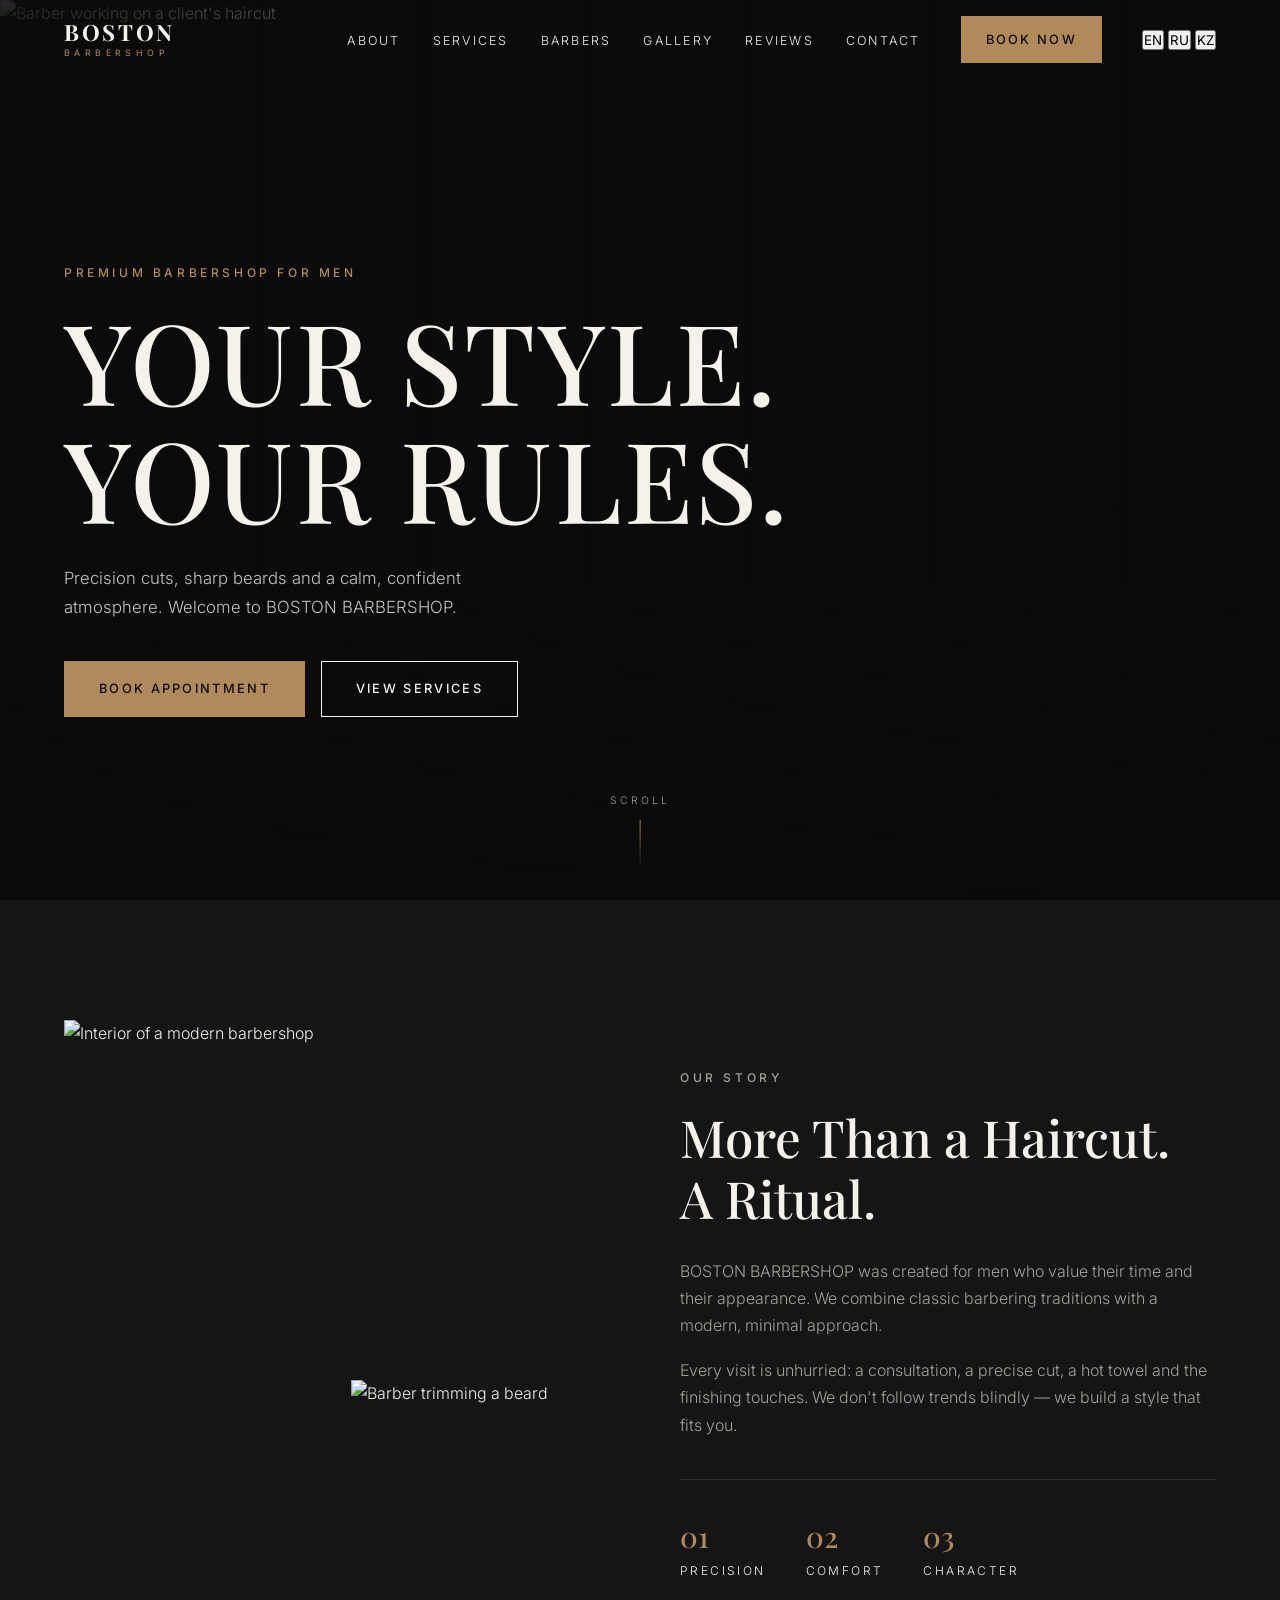
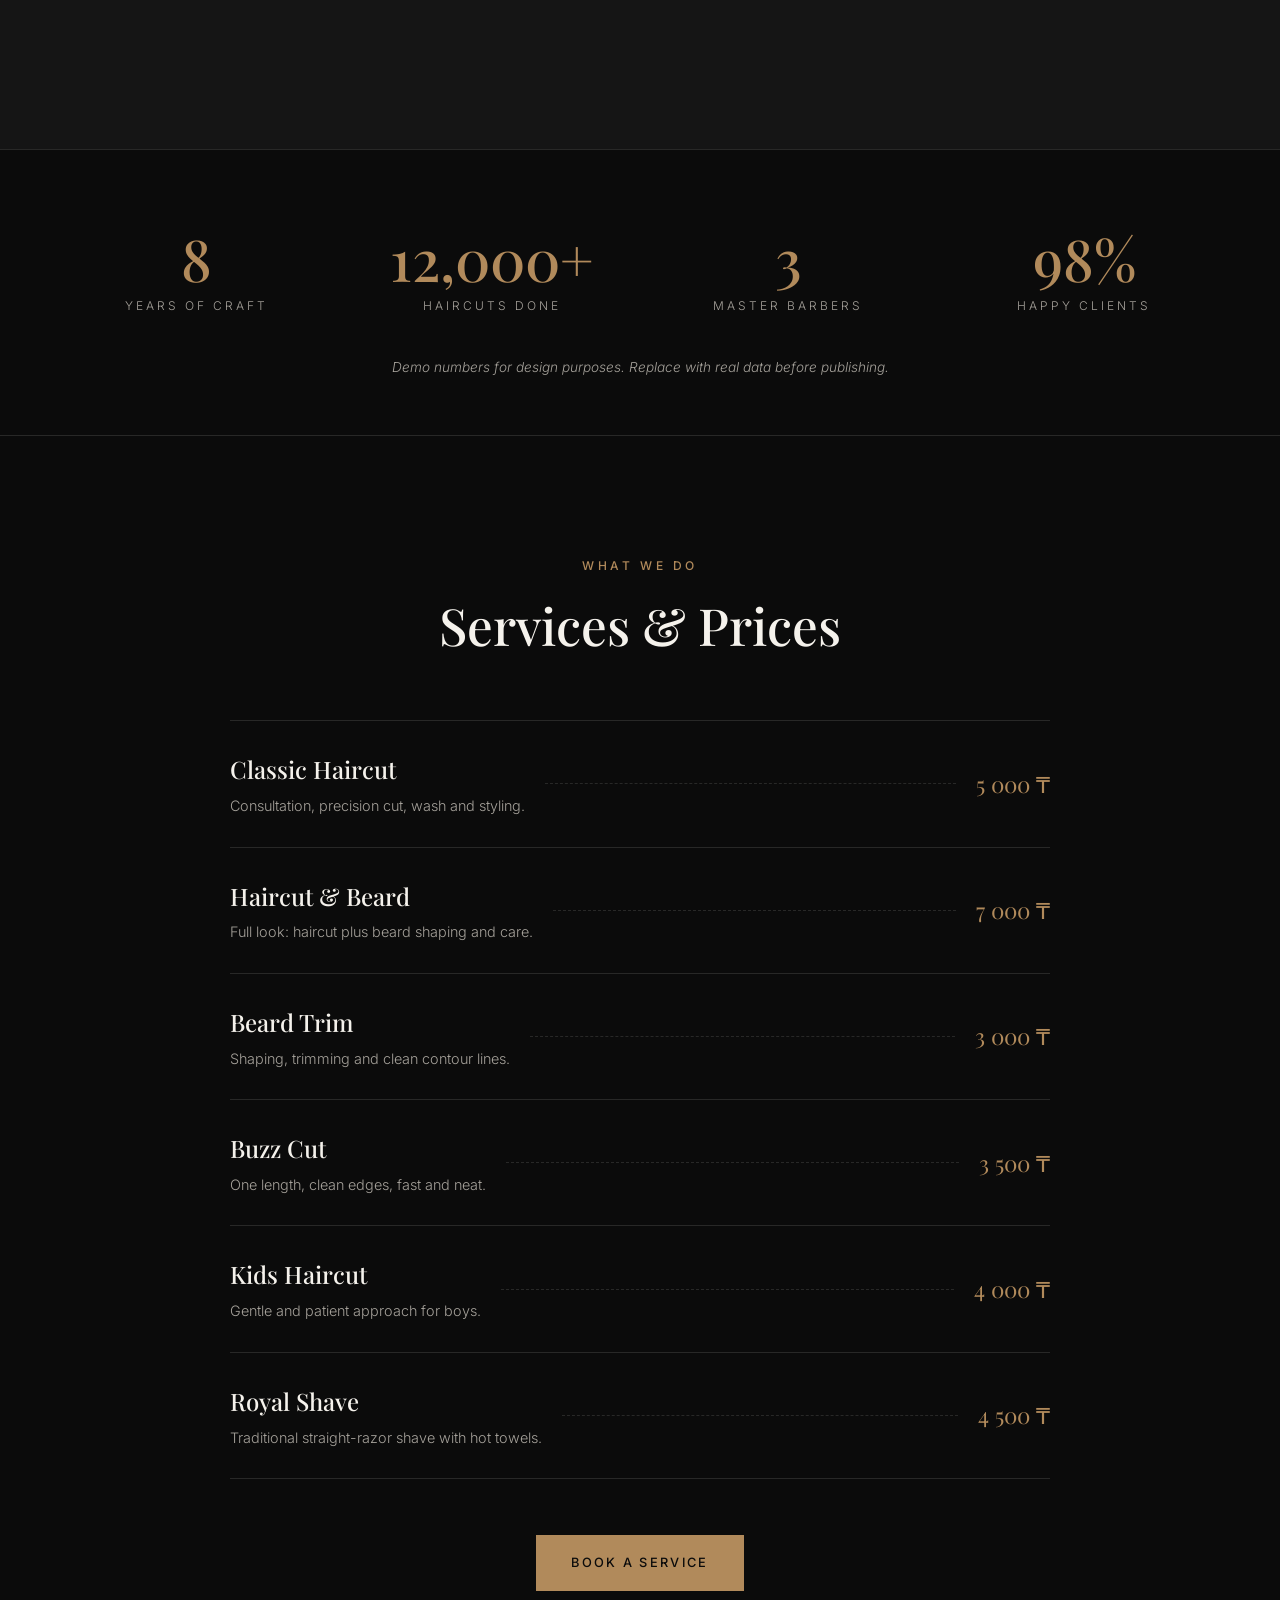
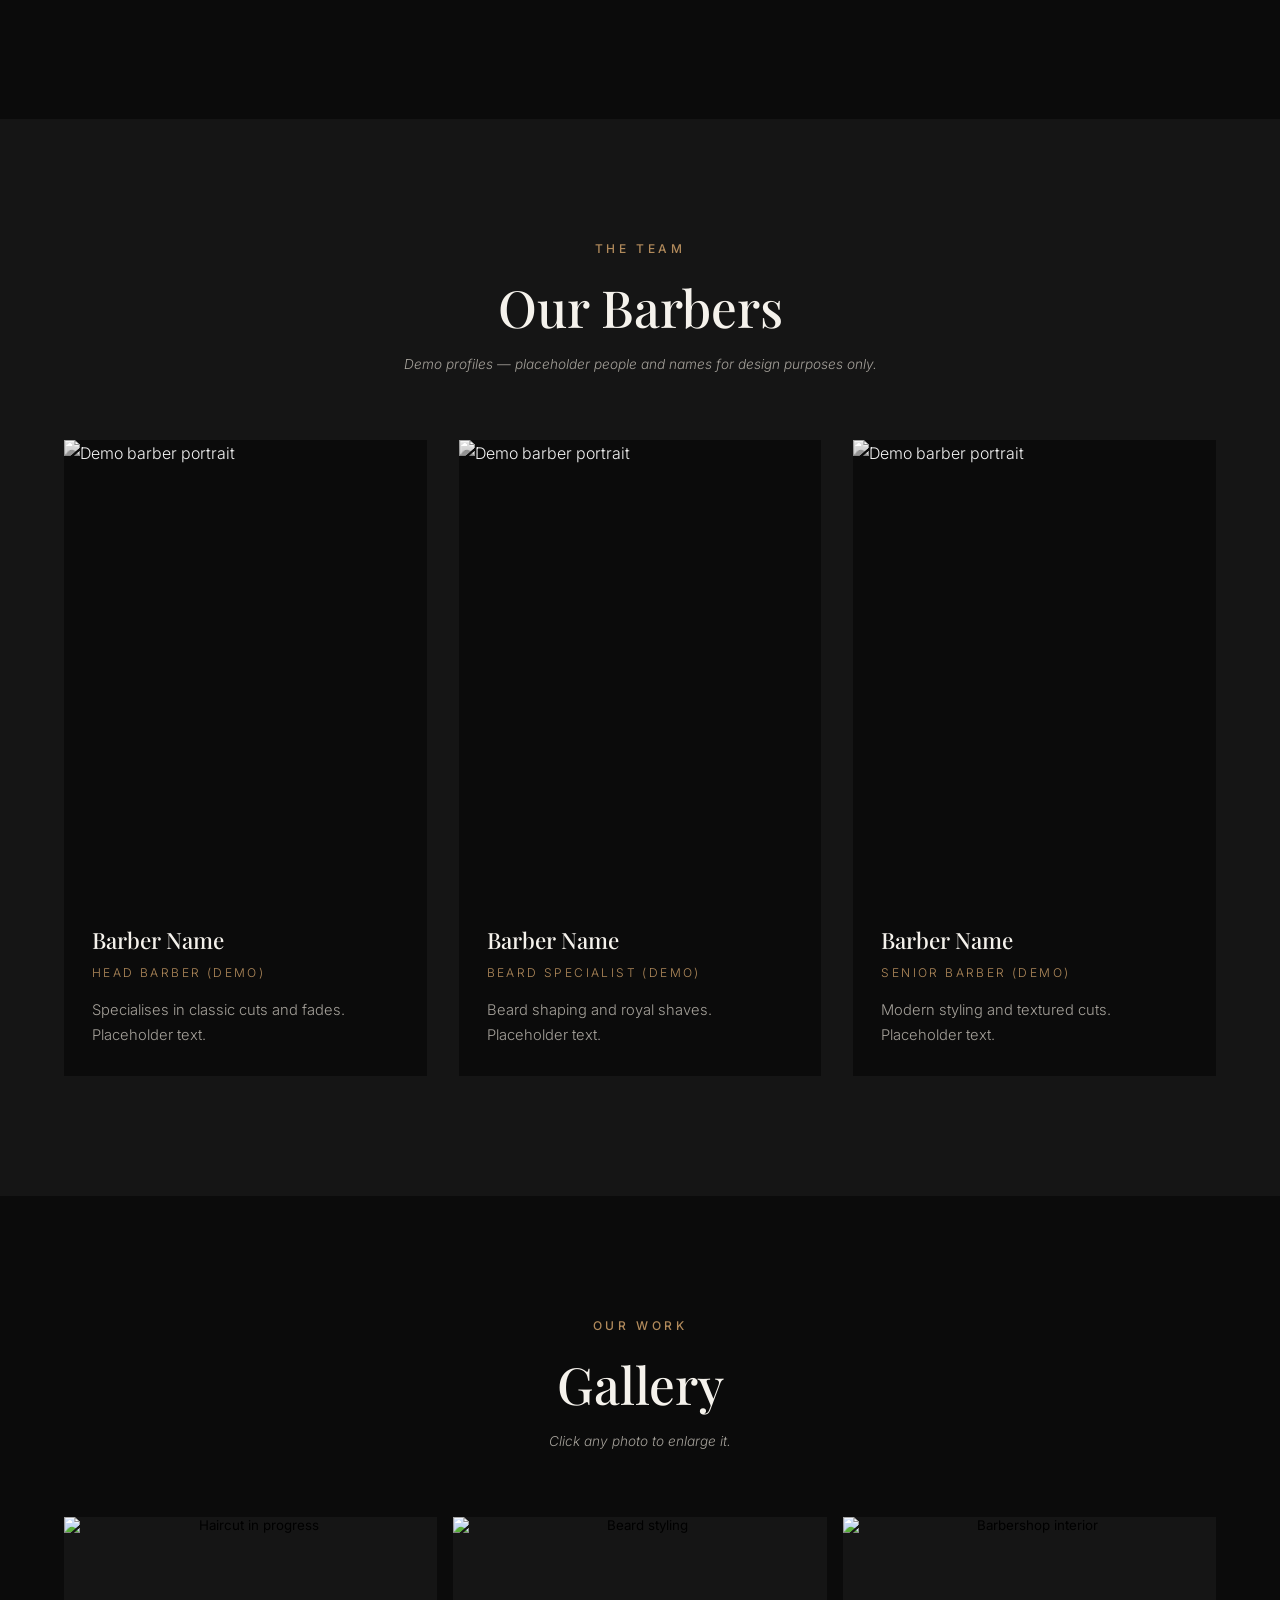
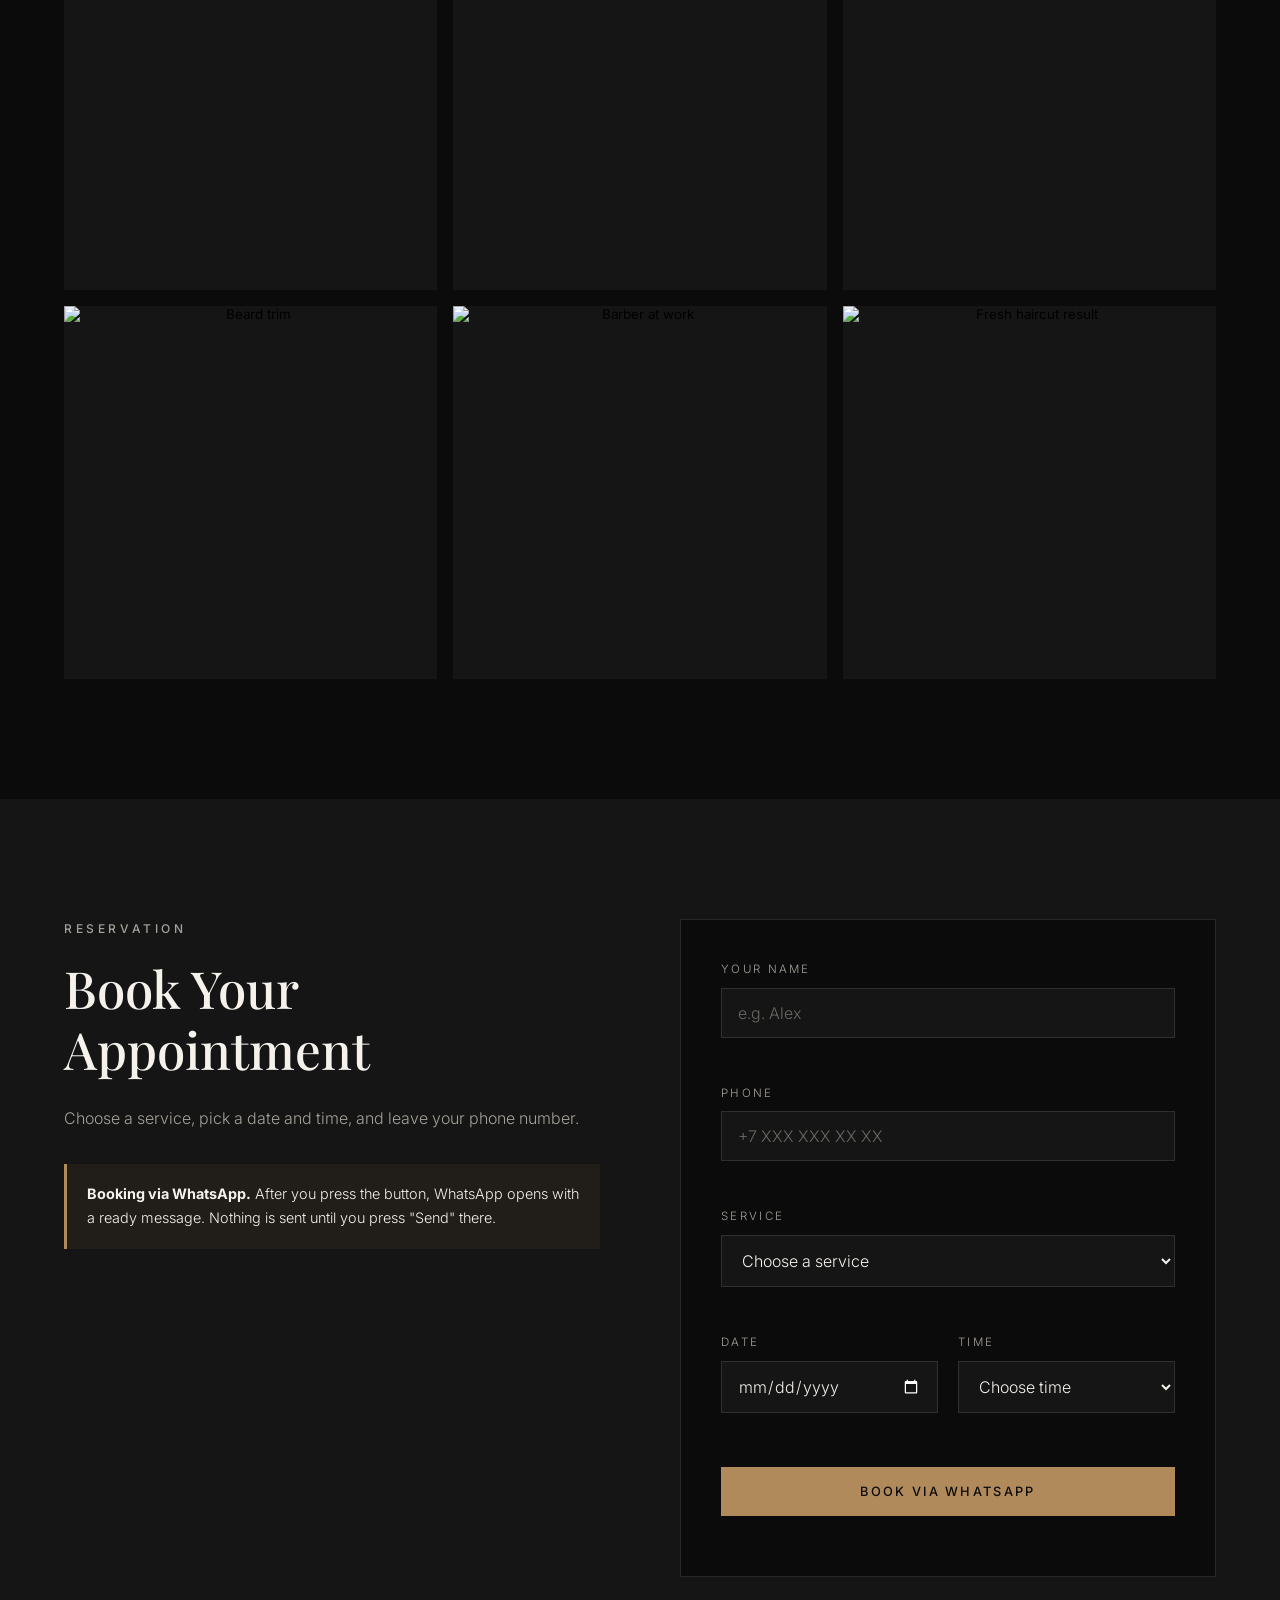
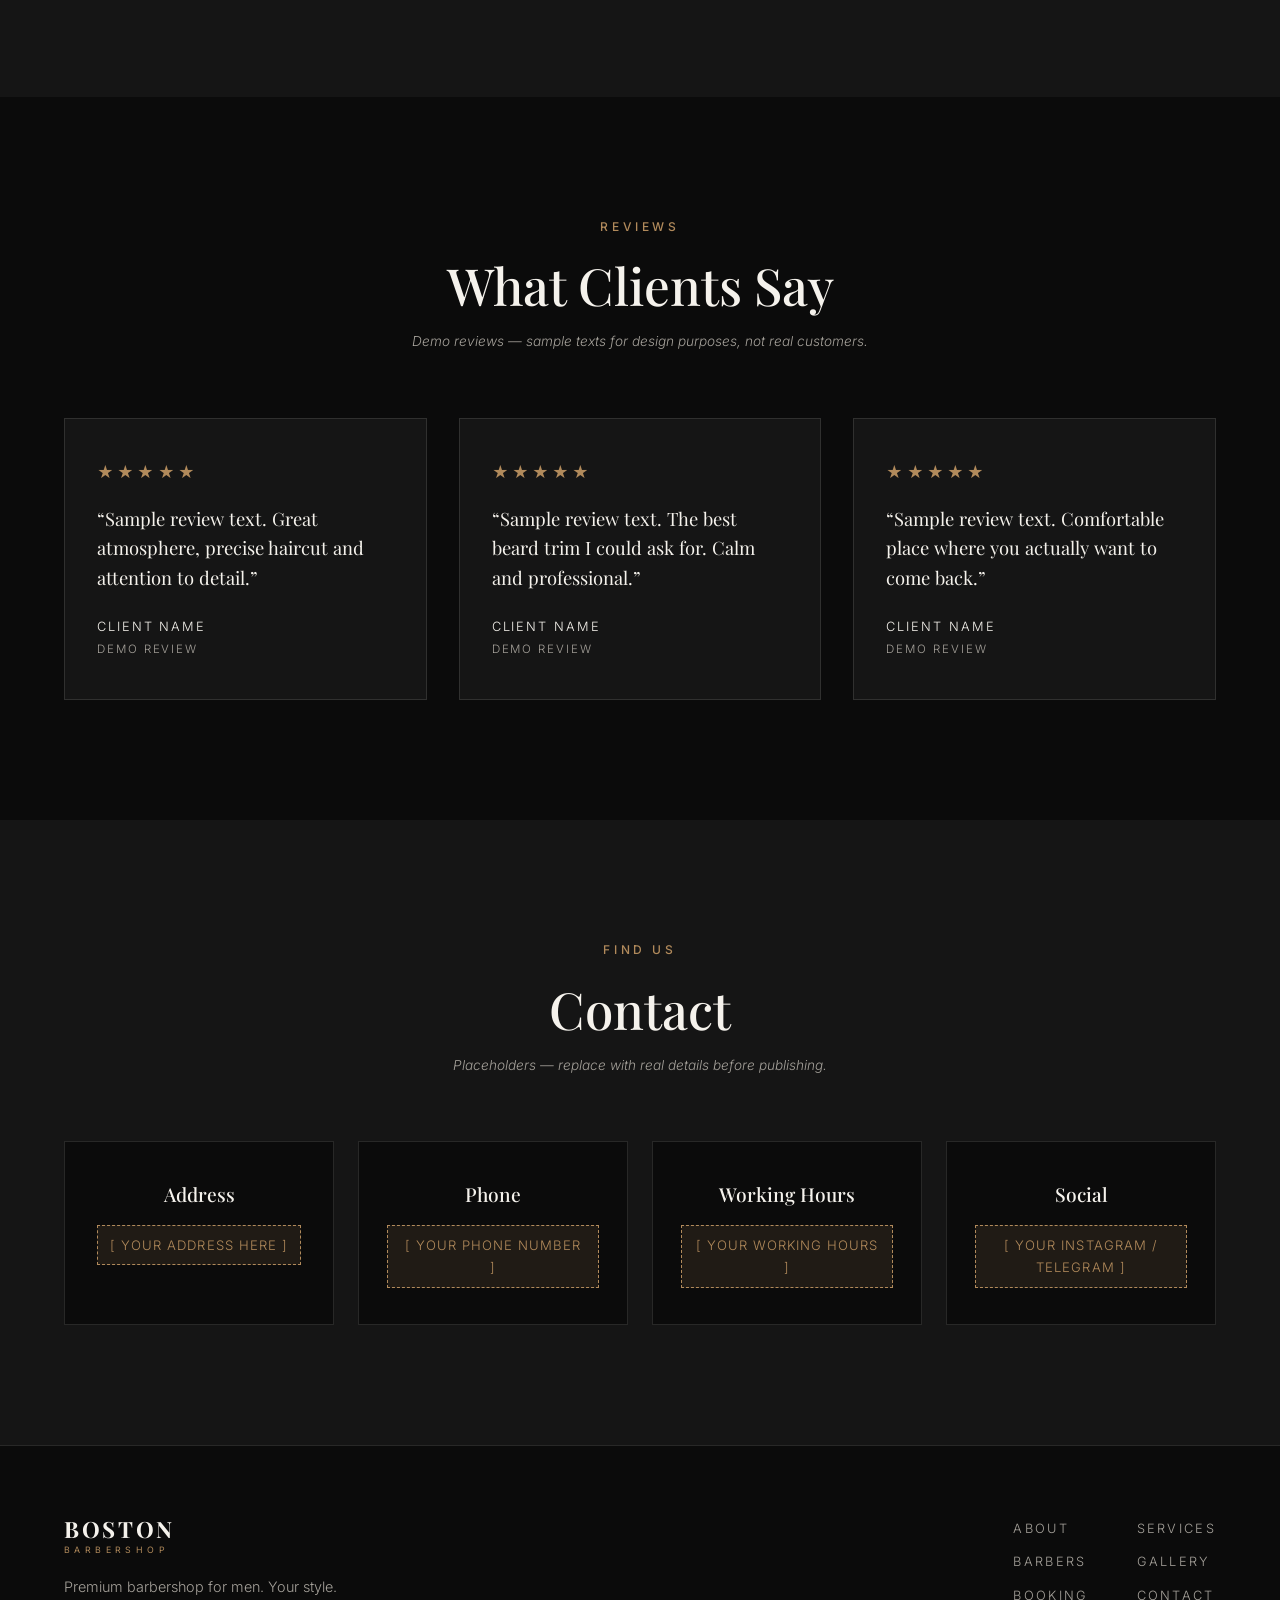
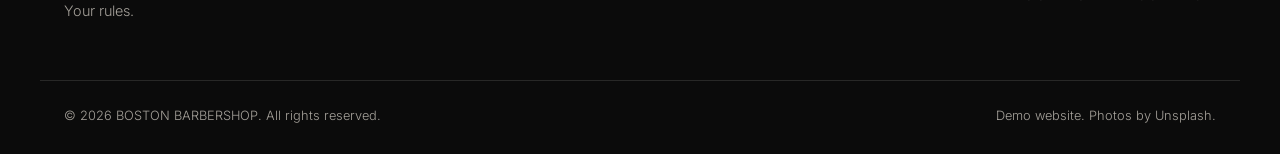
==== commit 98f2a4da: "Update index.html" ====
--- a/index.html
+++ b/index.html
@@ -18,20 +18,26 @@
   <!-- Полоса прогресса прокрутки -->
   <div class="progress" id="progress" aria-hidden="true"></div>
   <!-- ===================== 1. HEADER ===================== -->
-  <header class="header" id="header">
+    <header class="header" id="header">
     <div class="container header__inner">
       <a href="#home" class="logo">BOSTON<span>BARBERSHOP</span></a>
 
       <nav class="nav" id="nav">
         <ul class="nav__list">
-          <li><a href="#about" class="nav__link">About</a></li>
-          <li><a href="#services" class="nav__link">Services</a></li>
-          <li><a href="#barbers" class="nav__link">Barbers</a></li>
-          <li><a href="#gallery" class="nav__link">Gallery</a></li>
-          <li><a href="#testimonials" class="nav__link">Reviews</a></li>
-          <li><a href="#contact" class="nav__link">Contact</a></li>
+          <li><a href="#about" class="nav__link" data-i18n="nav.about">About</a></li>
+          <li><a href="#services" class="nav__link" data-i18n="nav.services">Services</a></li>
+          <li><a href="#barbers" class="nav__link" data-i18n="nav.barbers">Barbers</a></li>
+          <li><a href="#gallery" class="nav__link" data-i18n="nav.gallery">Gallery</a></li>
+          <li><a href="#testimonials" class="nav__link" data-i18n="nav.reviews">Reviews</a></li>
+          <li><a href="#contact" class="nav__link" data-i18n="nav.contact">Contact</a></li>
         </ul>
-        <a href="#booking" class="btn btn--primary nav__cta">Book Now</a>
+        <a href="#booking" class="btn btn--primary nav__cta" data-i18n="nav.book">Book Now</a>
+
+        <div class="lang" id="lang">
+          <button type="button" data-lang="en">EN</button>
+          <button type="button" data-lang="ru">RU</button>
+          <button type="button" data-lang="kk">KZ</button>
+        </div>
       </nav>
 
       <!-- Кнопка-«бургер» для телефона -->
@@ -46,18 +52,18 @@
   <main>
 
     <!-- ===================== 2. HERO ===================== -->
-    <section class="hero" id="home">
+        <section class="hero" id="home">
       <div class="hero__bg">
         <img src="https://images.unsplash.com/photo-1503951914875-452162b0f3f1?auto=format&fit=crop&w=1920&q=80" alt="Barber working on a client's haircut">
       </div>
       <div class="hero__overlay"></div>
       <div class="container hero__content">
-        <p class="eyebrow">Premium Barbershop for Men</p>
-        <h1 class="hero__title">YOUR STYLE.<br>YOUR RULES.</h1>
-        <p class="hero__text">Precision cuts, sharp beards and a calm, confident atmosphere. Welcome to BOSTON BARBERSHOP.</p>
+        <p class="eyebrow" data-i18n="hero.eyebrow">Premium Barbershop for Men</p>
+        <h1 class="hero__title" data-i18n="hero.title">YOUR STYLE.<br>YOUR RULES.</h1>
+        <p class="hero__text" data-i18n="hero.text">Precision cuts, sharp beards and a calm, confident atmosphere. Welcome to BOSTON BARBERSHOP.</p>
         <div class="hero__buttons">
-          <a href="#booking" class="btn btn--primary">Book Appointment</a>
-          <a href="#services" class="btn btn--outline">View Services</a>
+          <a href="#booking" class="btn btn--primary" data-i18n="hero.book">Book Appointment</a>
+          <a href="#services" class="btn btn--outline" data-i18n="hero.services">View Services</a>
         </div>
       </div>
       <a href="#about" class="hero__scroll" aria-label="Scroll down">
@@ -65,7 +71,6 @@
         <i></i>
       </a>
     </section>
-
     <!-- ===================== 3. ABOUT ===================== -->
     <section class="section about" id="about">
       <div class="container about__grid">
@@ -418,6 +423,7 @@
     <!-- Кнопка «Наверх» -->
   <button class="to-top" id="to-top" type="button" aria-label="Back to top">↑</button>
   <!-- Подключаем наш файл с поведением -->
+    <script src="translations.js"></script>
   <script src="script.js"></script>
 </body>
-</html>+</html>
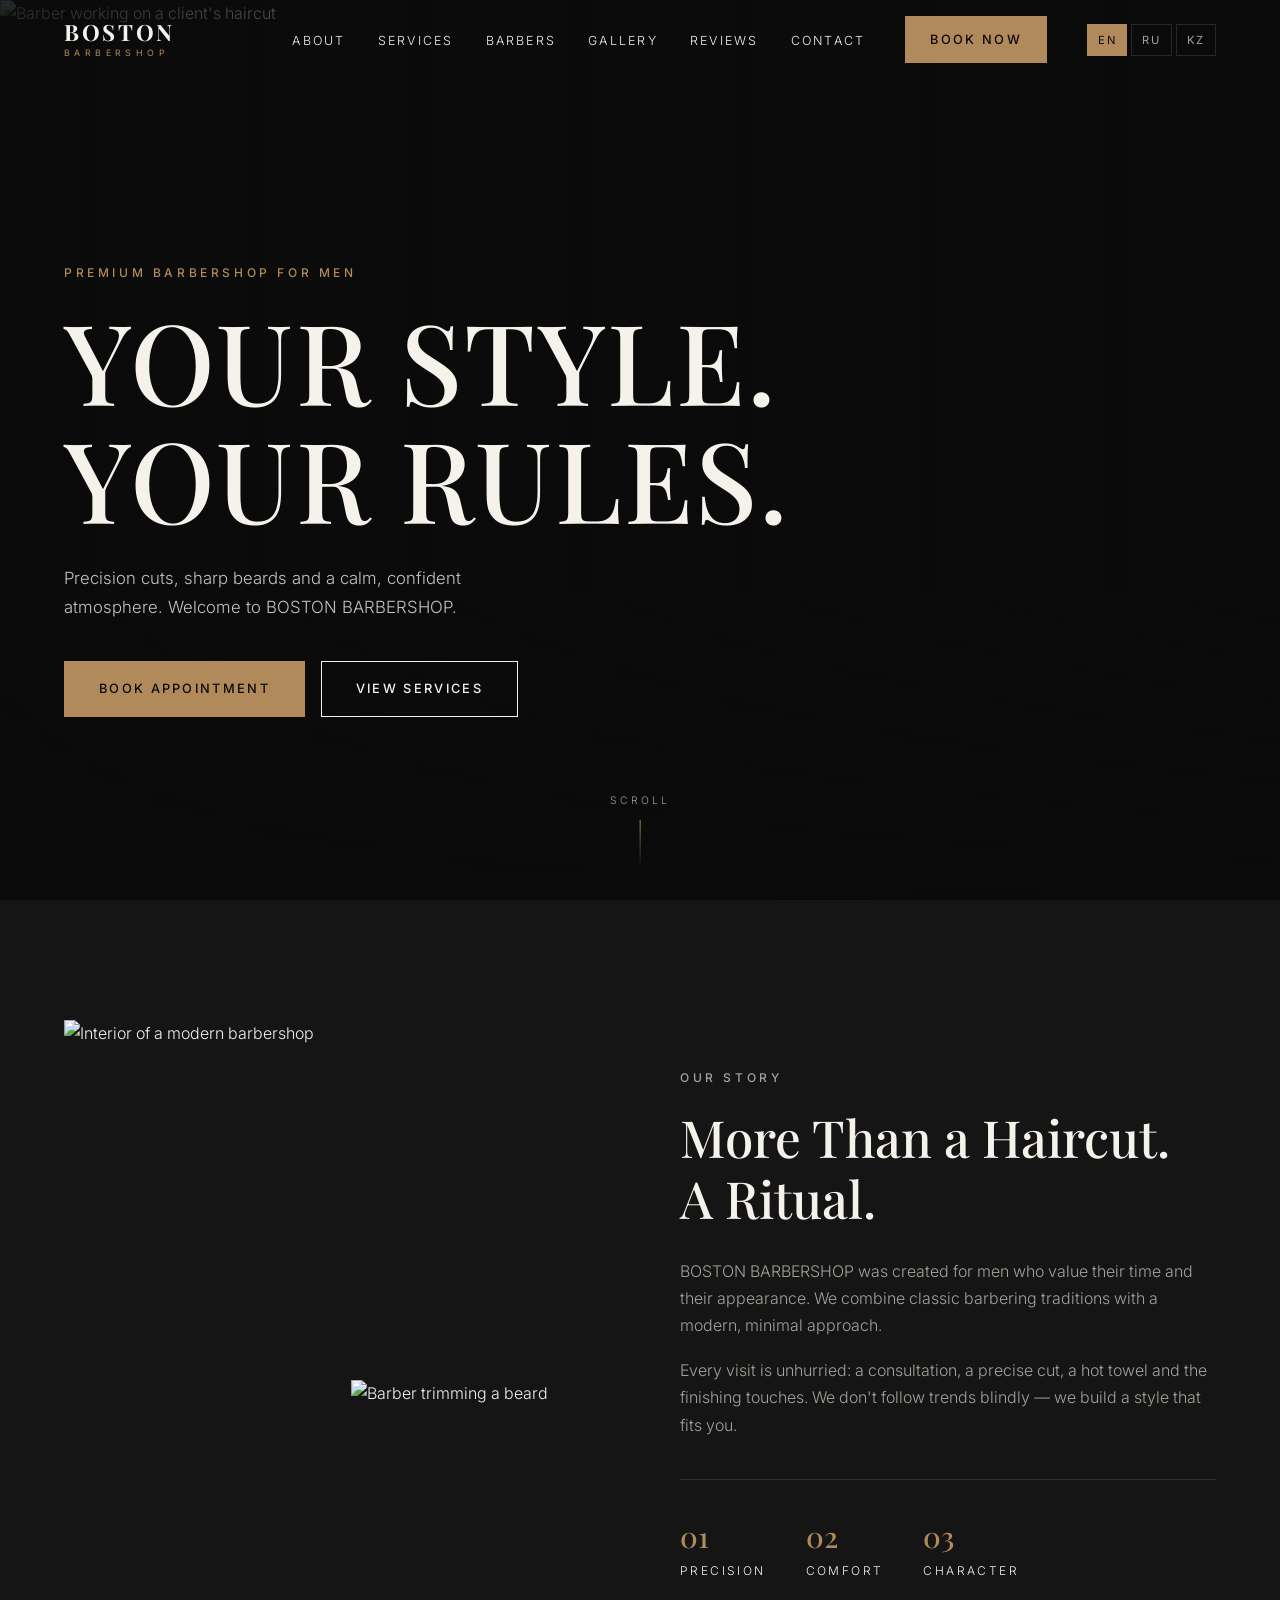
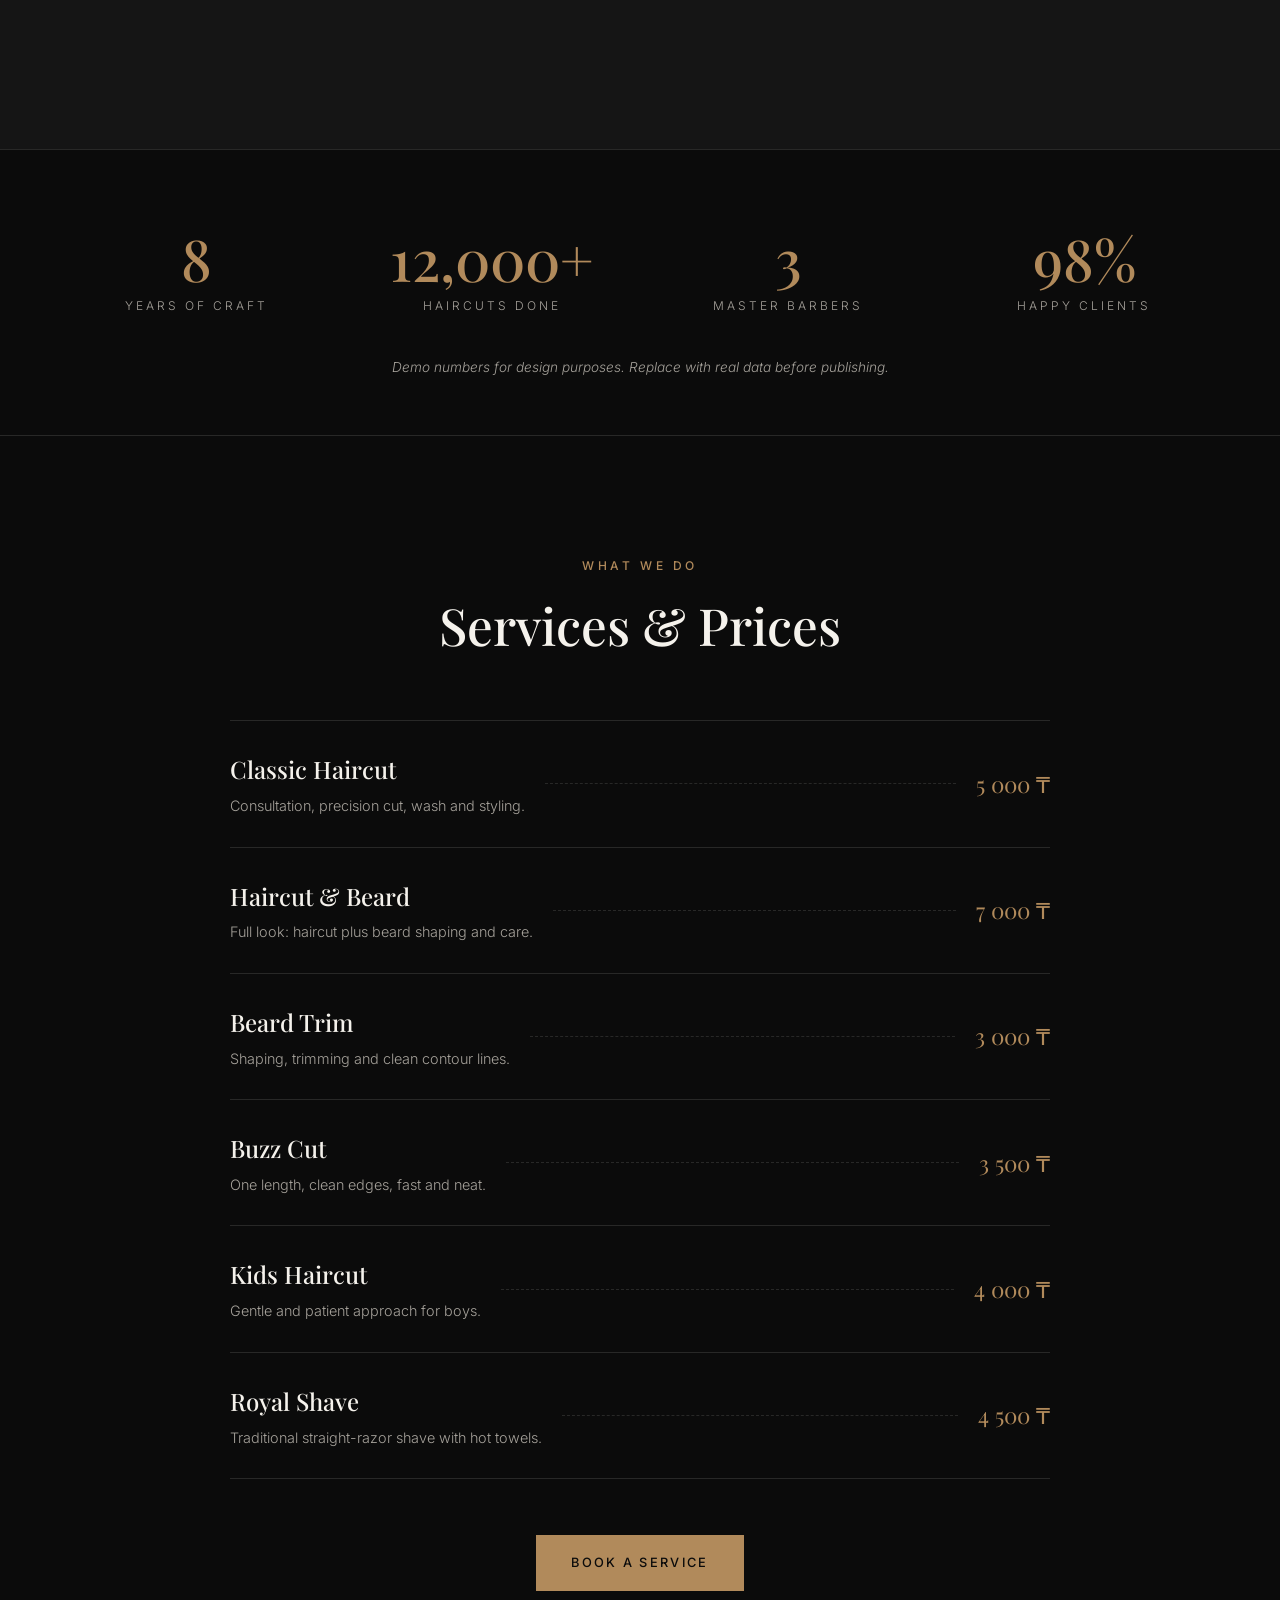
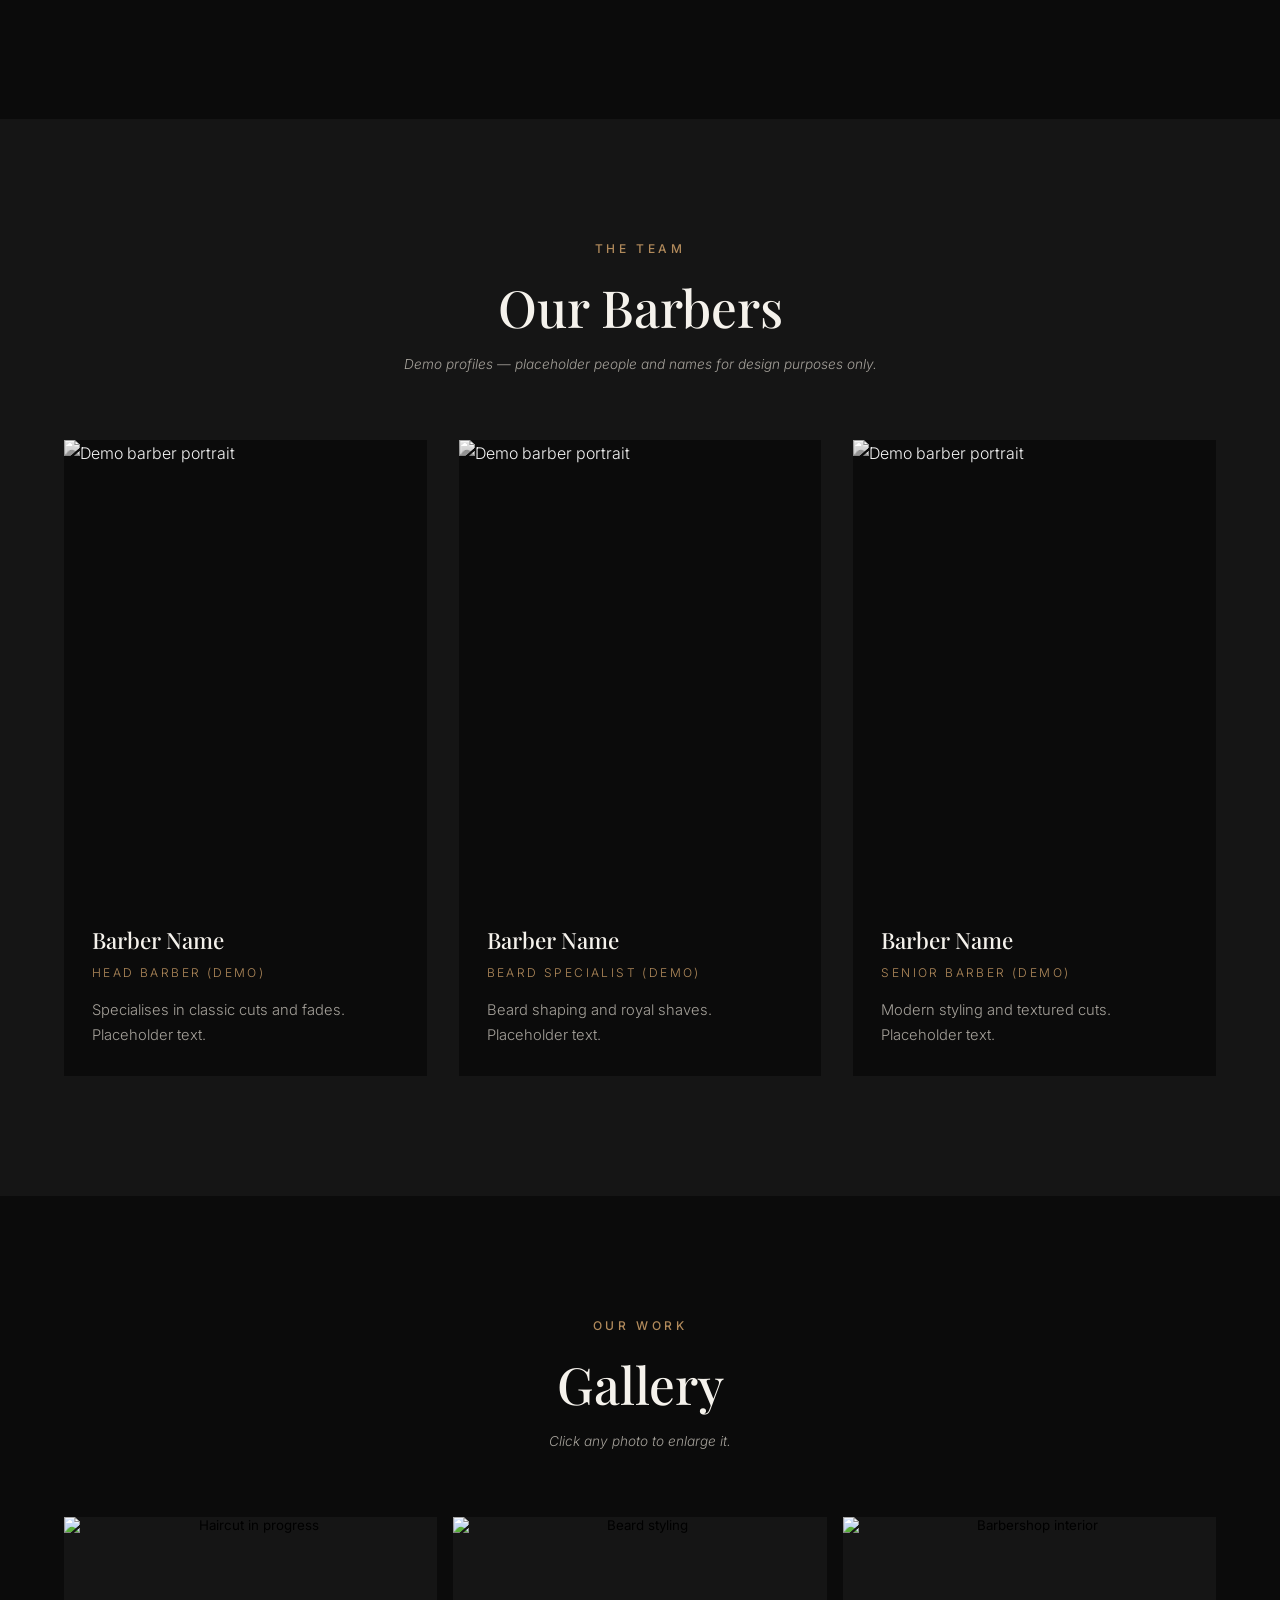
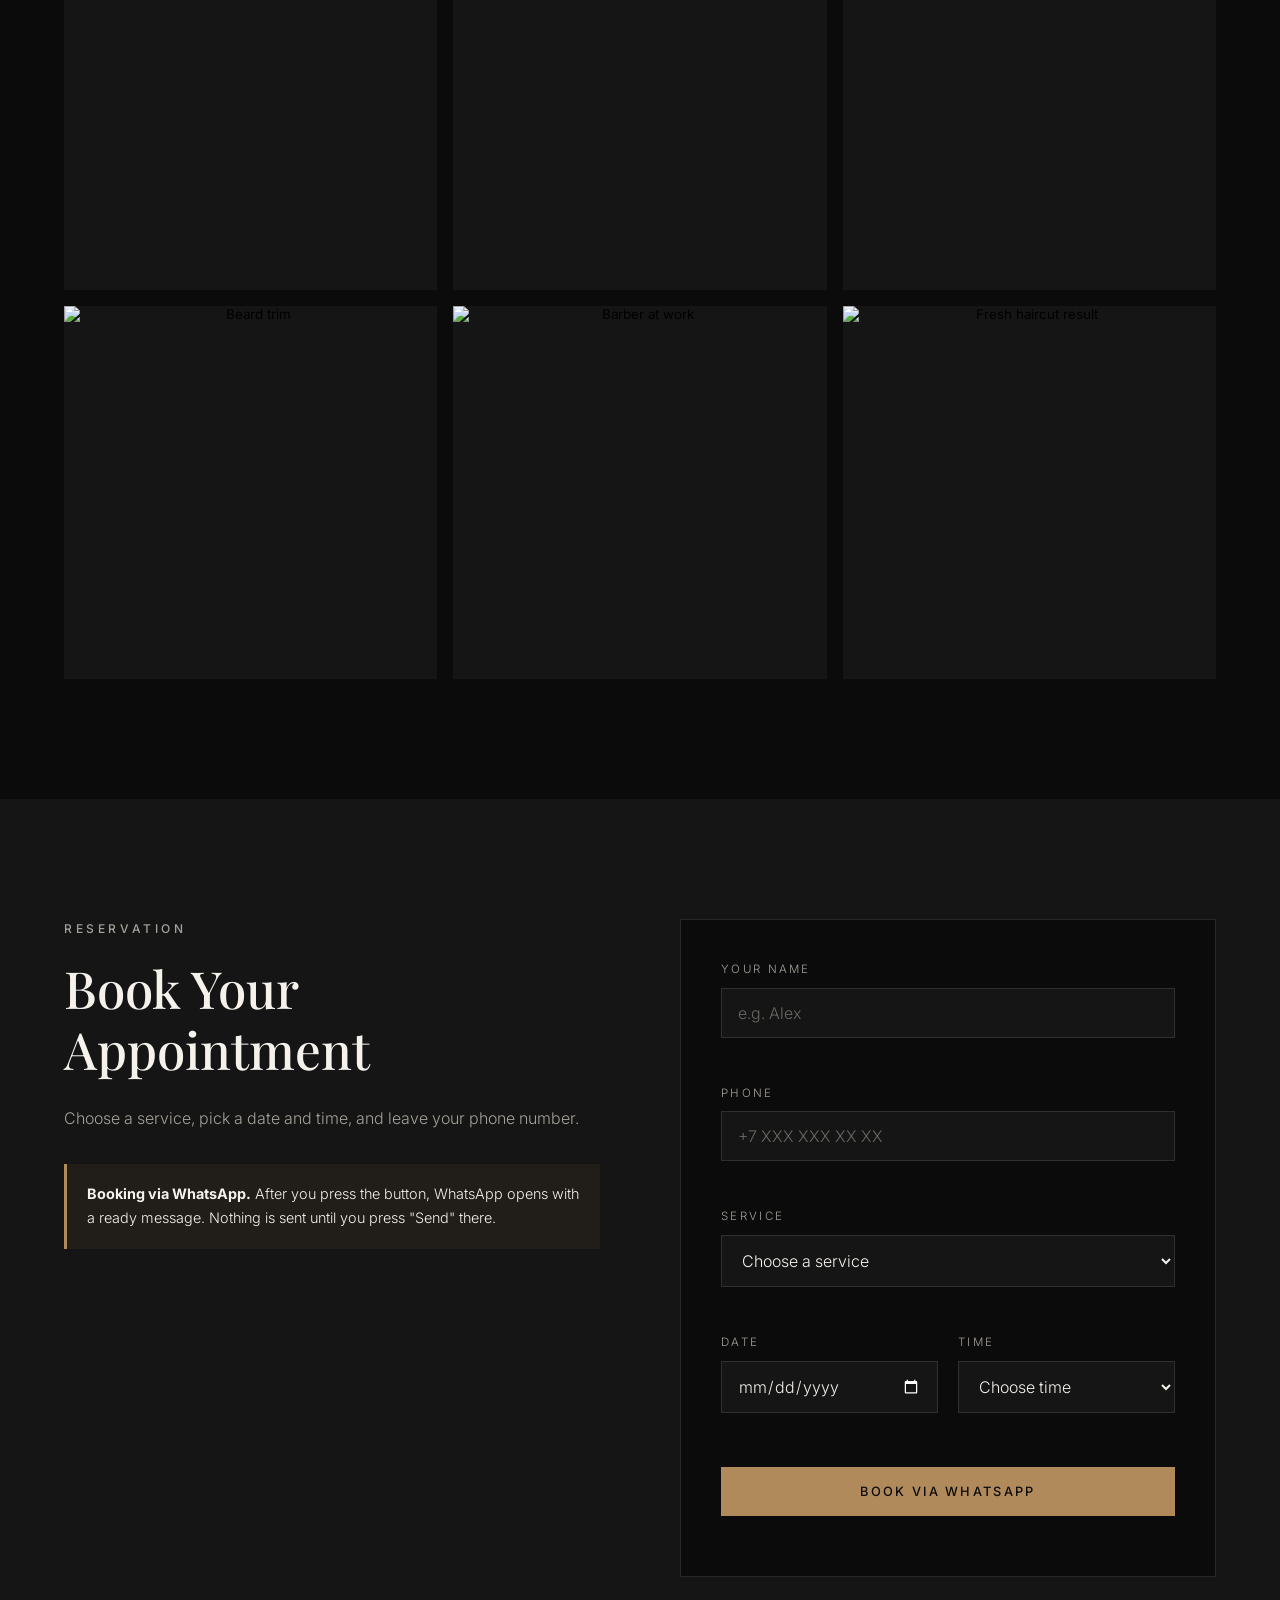
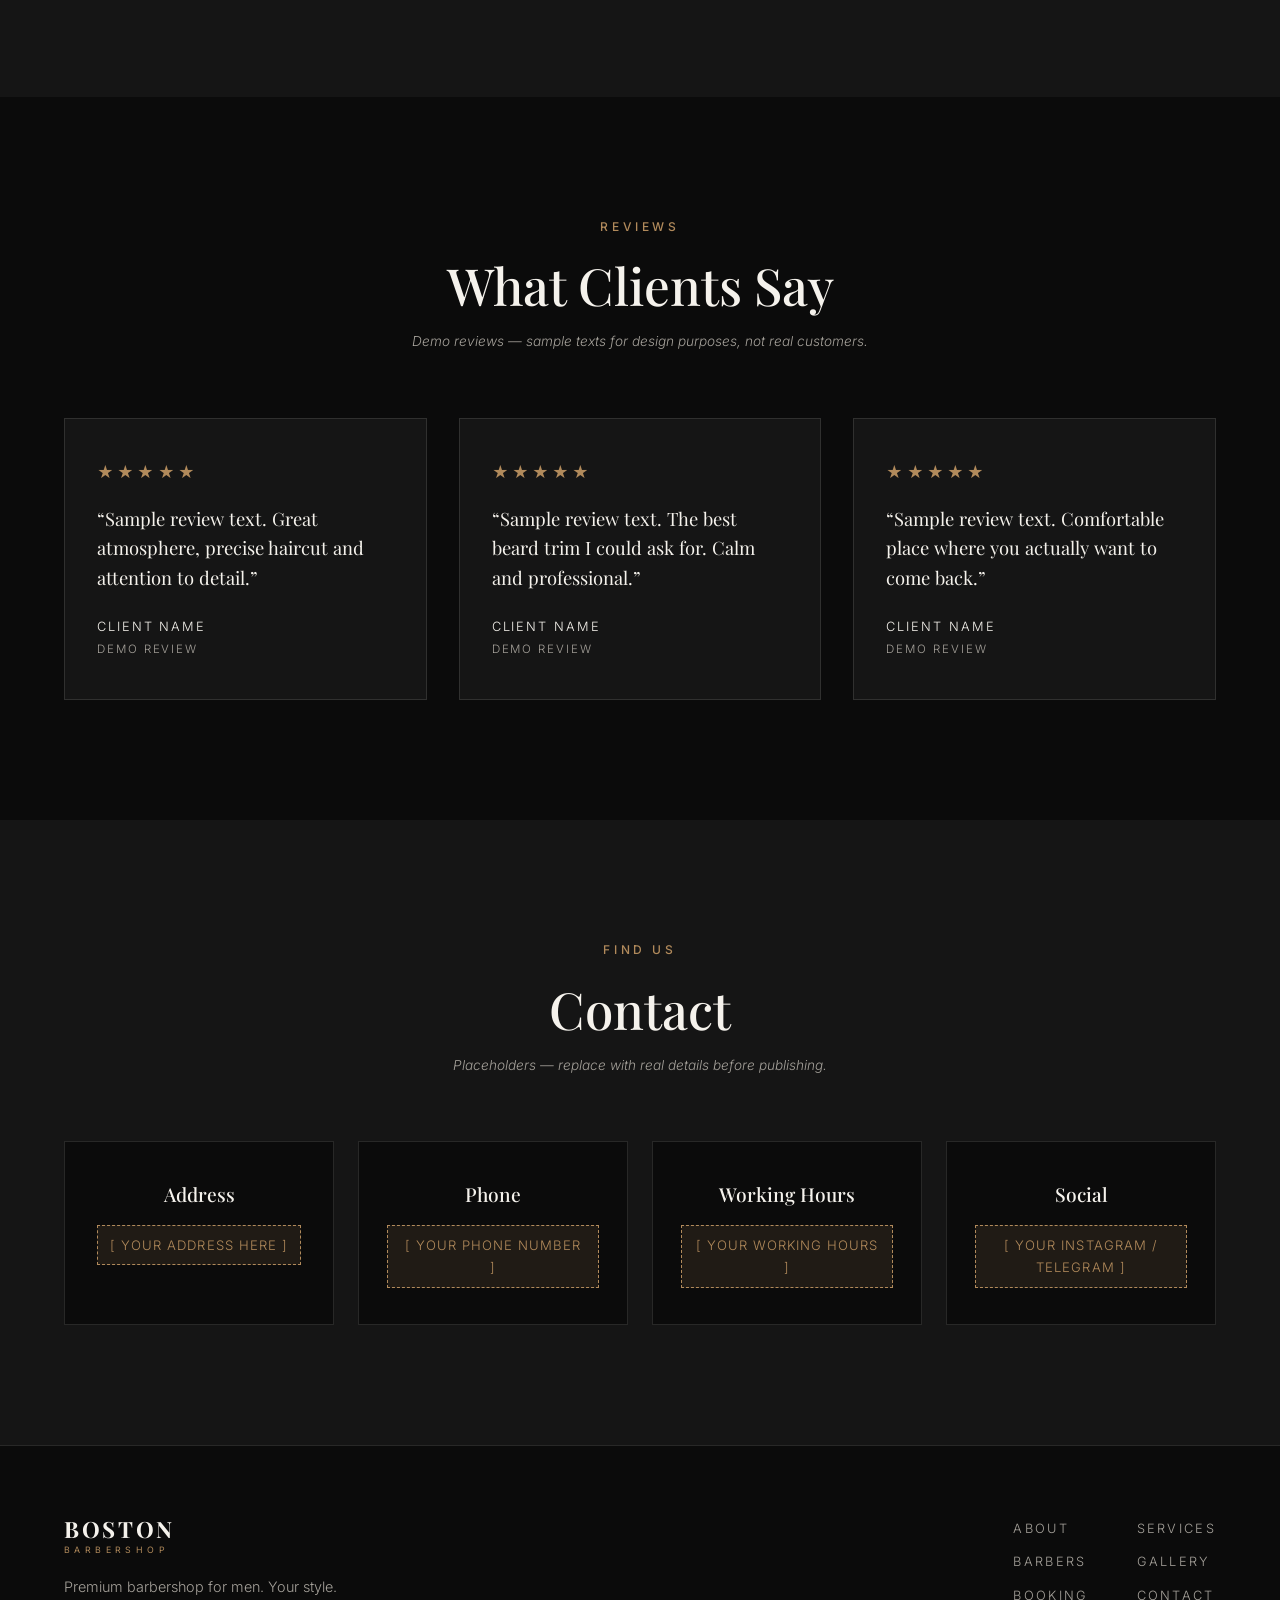
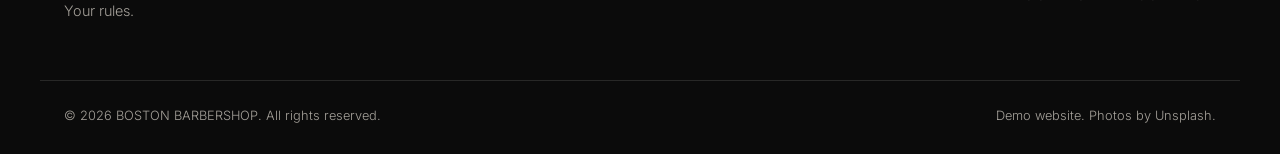
==== commit eda5ba17: "Update index.html" ====
--- a/index.html
+++ b/index.html
@@ -72,55 +72,55 @@
       </a>
     </section>
     <!-- ===================== 3. ABOUT ===================== -->
-    <section class="section about" id="about">
+       <section class="section about" id="about">
       <div class="container about__grid">
         <div class="about__images reveal">
           <img class="about__img about__img--main" src="https://images.unsplash.com/photo-1585747860715-2ba37e788b70?auto=format&fit=crop&w=900&q=80" alt="Interior of a modern barbershop">
           <img class="about__img about__img--small" src="https://images.unsplash.com/photo-1621605815971-fbc98d665033?auto=format&fit=crop&w=600&q=80" alt="Barber trimming a beard">
         </div>
         <div class="about__text reveal">
-          <p class="eyebrow">Our Story</p>
-          <h2 class="section__title">More Than a Haircut.<br>A Ritual.</h2>
-          <p>BOSTON BARBERSHOP was created for men who value their time and their appearance. We combine classic barbering traditions with a modern, minimal approach.</p>
-          <p>Every visit is unhurried: a consultation, a precise cut, a hot towel and the finishing touches. We don't follow trends blindly — we build a style that fits you.</p>
+          <p class="eyebrow" data-i18n="about.eyebrow">Our Story</p>
+          <h2 class="section__title" data-i18n="about.title">More Than a Haircut.<br>A Ritual.</h2>
+          <p data-i18n="about.p1">BOSTON BARBERSHOP was created for men who value their time and their appearance. We combine classic barbering traditions with a modern, minimal approach.</p>
+          <p data-i18n="about.p2">Every visit is unhurried: a consultation, a precise cut, a hot towel and the finishing touches. We don't follow trends blindly — we build a style that fits you.</p>
           <ul class="about__facts">
-            <li><strong>01</strong><span>Precision</span></li>
-            <li><strong>02</strong><span>Comfort</span></li>
-            <li><strong>03</strong><span>Character</span></li>
+            <li><strong>01</strong><span data-i18n="about.f1">Precision</span></li>
+            <li><strong>02</strong><span data-i18n="about.f2">Comfort</span></li>
+            <li><strong>03</strong><span data-i18n="about.f3">Character</span></li>
           </ul>
         </div>
       </div>
     </section>
     <!-- ===================== СЧЁТЧИКИ (демо-цифры) ===================== -->
-    <section class="stats" aria-label="Barbershop in numbers">
+       <section class="stats" aria-label="Barbershop in numbers">
       <div class="container">
         <ul class="stats__grid">
           <li class="stat reveal">
             <strong class="stat__number" data-count="8">0</strong>
-            <span class="stat__label">Years of Craft</span>
+            <span class="stat__label" data-i18n="stats.years">Years of Craft</span>
           </li>
           <li class="stat reveal">
             <strong class="stat__number" data-count="12000" data-suffix="+">0</strong>
-            <span class="stat__label">Haircuts Done</span>
+            <span class="stat__label" data-i18n="stats.cuts">Haircuts Done</span>
           </li>
           <li class="stat reveal">
             <strong class="stat__number" data-count="3">0</strong>
-            <span class="stat__label">Master Barbers</span>
+            <span class="stat__label" data-i18n="stats.barbers">Master Barbers</span>
           </li>
           <li class="stat reveal">
             <strong class="stat__number" data-count="98" data-suffix="%">0</strong>
-            <span class="stat__label">Happy Clients</span>
+            <span class="stat__label" data-i18n="stats.clients">Happy Clients</span>
           </li>
         </ul>
-        <p class="demo-note stats__note">Demo numbers for design purposes. Replace with real data before publishing.</p>
+        <p class="demo-note stats__note" data-i18n="stats.note">Demo numbers for design purposes. Replace with real data before publishing.</p>
       </div>
     </section>
     <!-- ===================== 4. SERVICES ===================== -->
     <section class="section services" id="services">
       <div class="container">
         <div class="section__head reveal">
-          <p class="eyebrow">What We Do</p>
-          <h2 class="section__title">Services &amp; Prices</h2>
+                   <p class="eyebrow" data-i18n="services.eyebrow">What We Do</p>
+          <h2 class="section__title" data-i18n="services.title">Services &amp; Prices</h2>
         </div>
 
         <ul class="services__list reveal">
@@ -175,7 +175,7 @@
         </ul>
 
         <div class="services__cta reveal">
-          <a href="#booking" class="btn btn--primary">Book a Service</a>
+                    <a href="#booking" class="btn btn--primary" data-i18n="services.cta">Book a Service</a>
         </div>
       </div>
     </section>
--- a/style.css
+++ b/style.css
@@ -1144,4 +1144,33 @@
 .btn:hover::before {
   width: 300px;
   height: 300px;
-}+}
+
+/* ==========================================================
+   ПЕРЕКЛЮЧАТЕЛЬ ЯЗЫКА
+   ========================================================== */
+.lang {
+  display: flex;
+  gap: 4px;
+}
+
+.lang button {
+  background: none;
+  border: 1px solid var(--line);
+  color: var(--gray);
+  padding: 8px 10px;
+  font-size: 0.7rem;
+  letter-spacing: 0.15em;
+  transition: color 0.3s, border-color 0.3s, background 0.3s;
+}
+
+.lang button:hover {
+  color: var(--bronze);
+  border-color: var(--bronze);
+}
+
+.lang button.is-active {
+  background: var(--bronze);
+  border-color: var(--bronze);
+  color: var(--black);
+}
